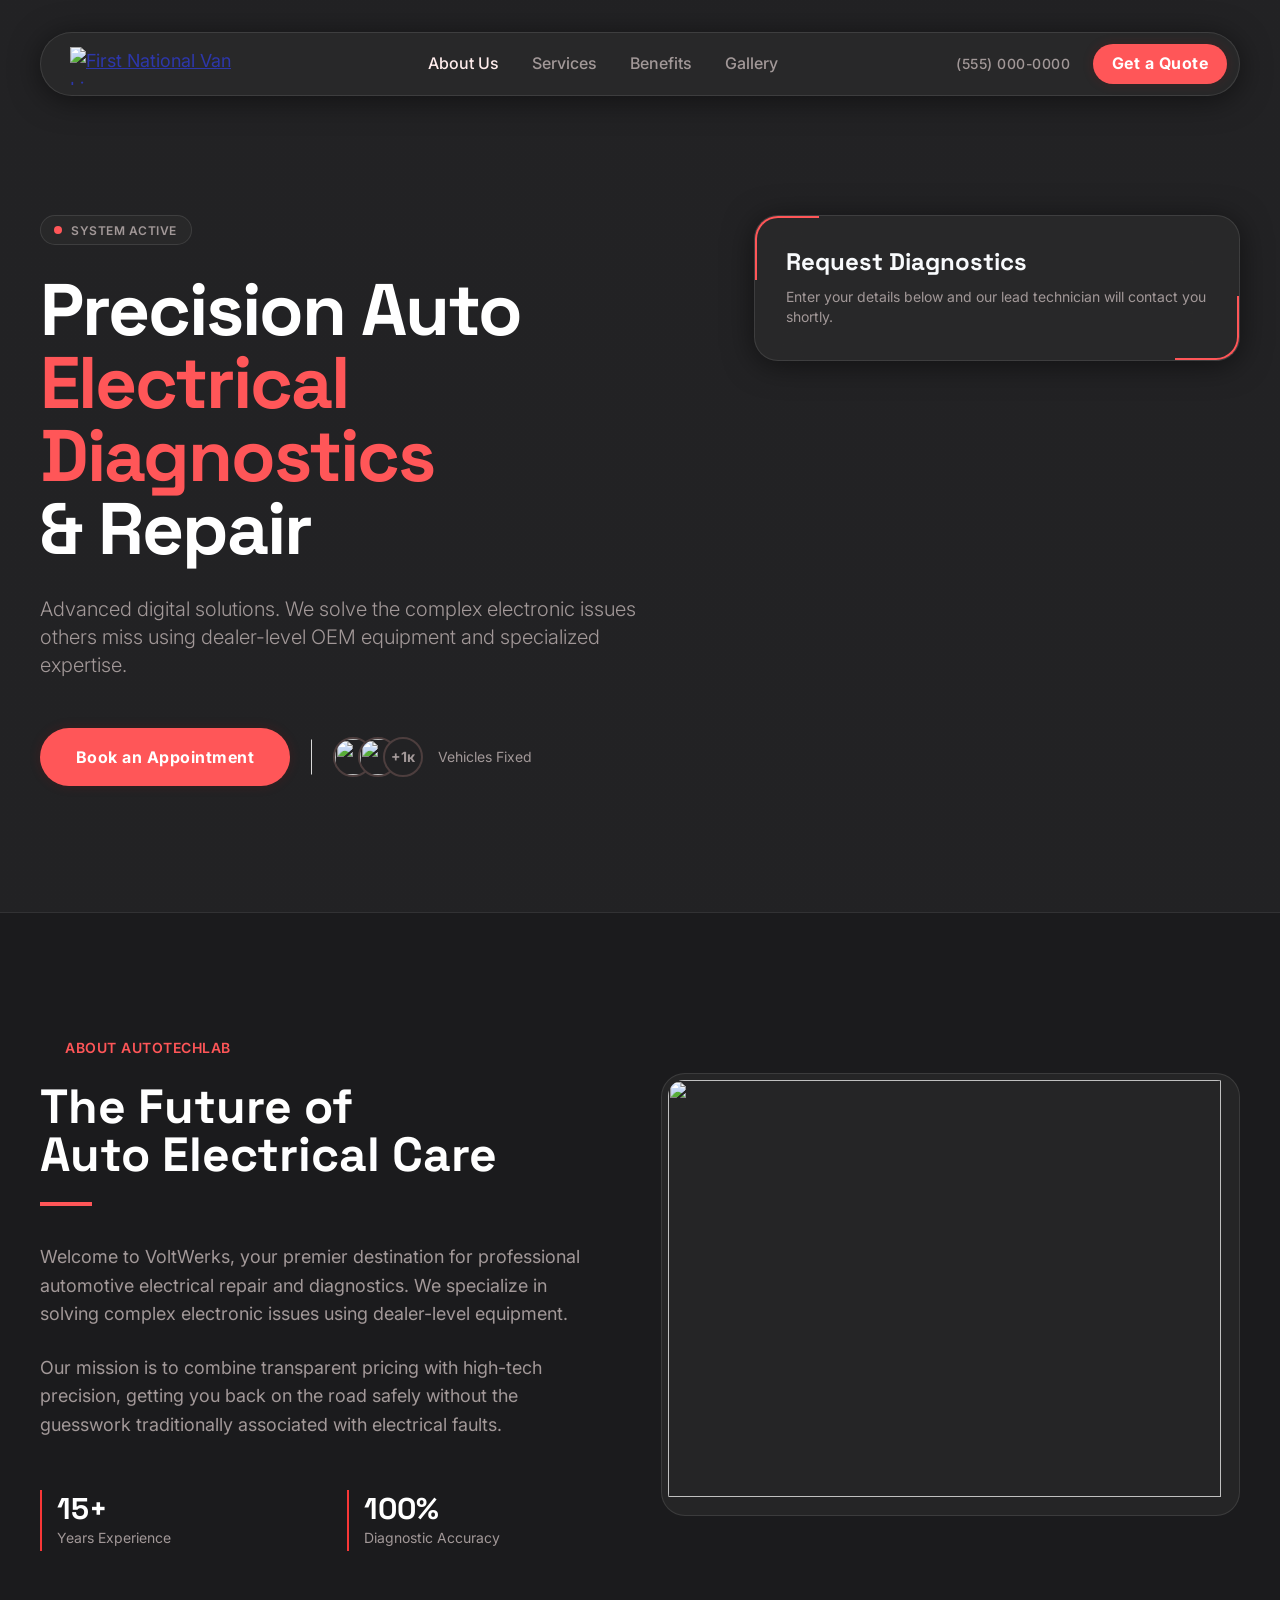
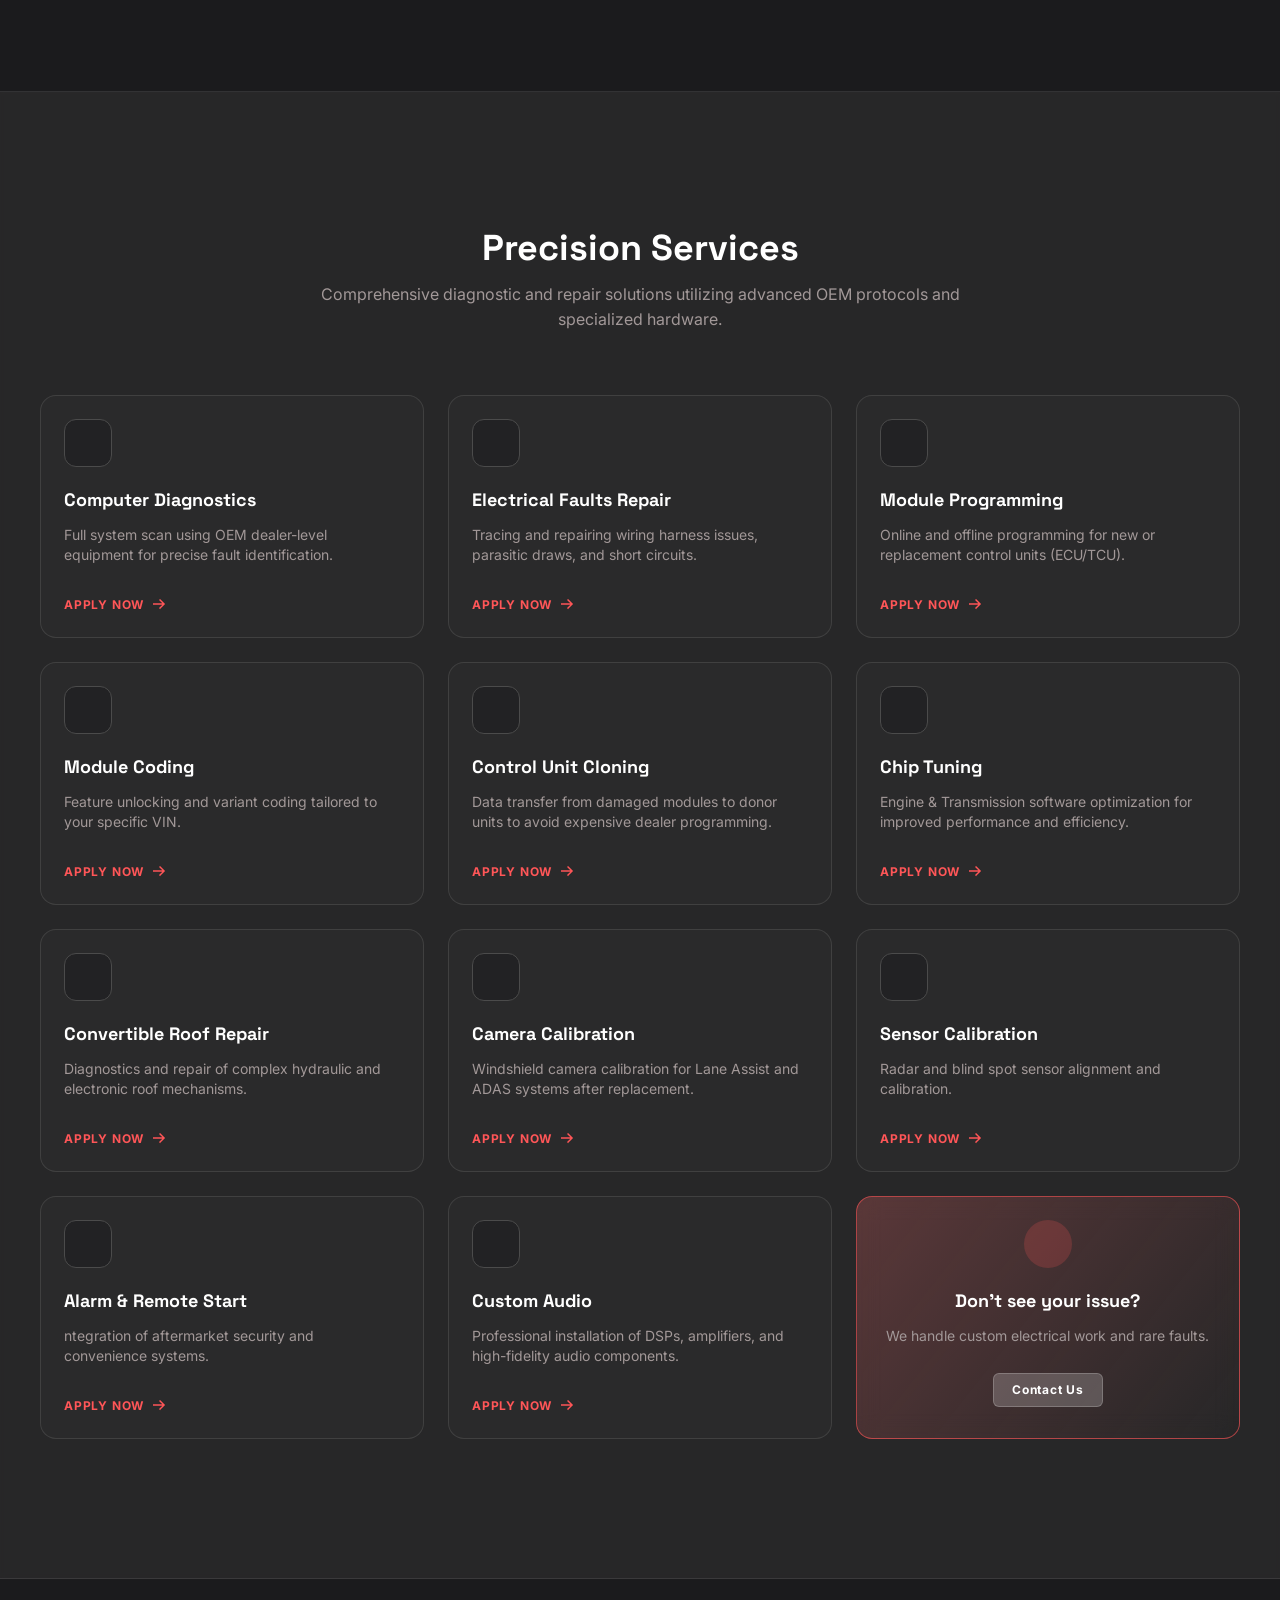
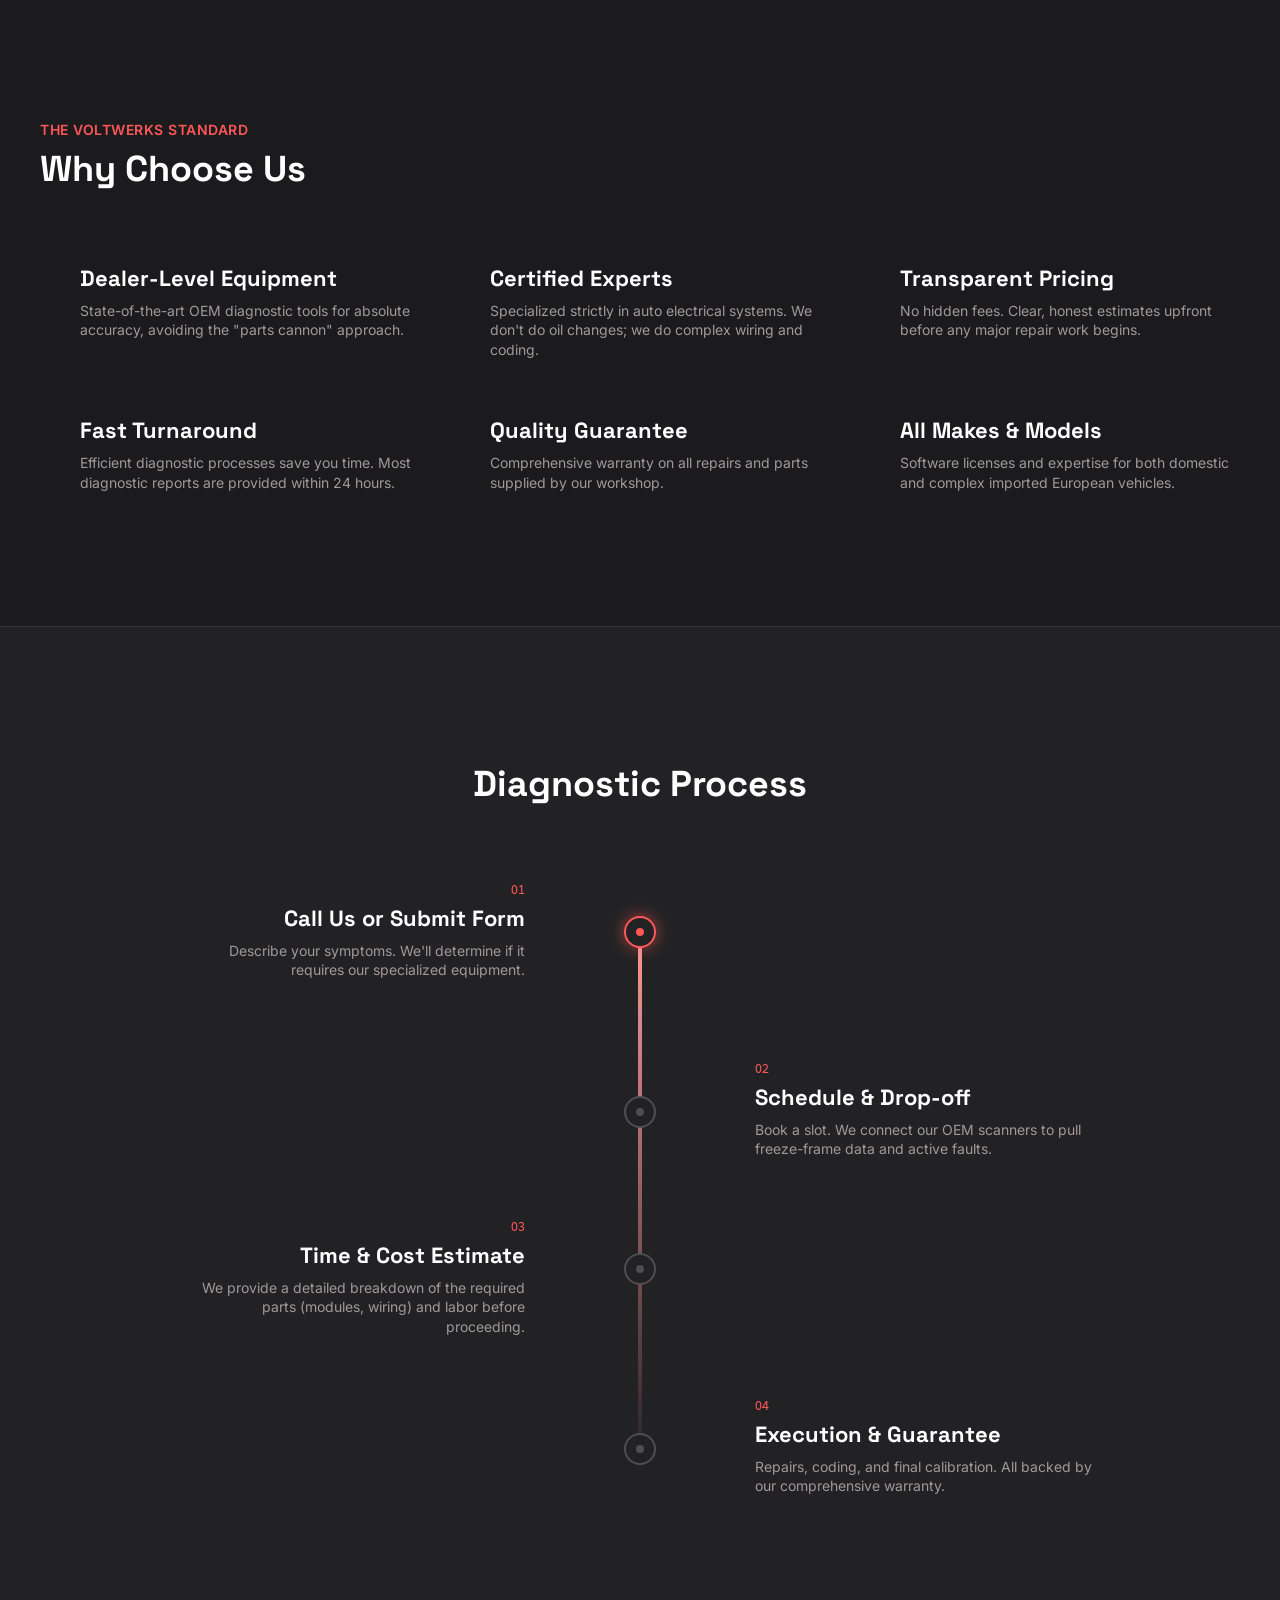
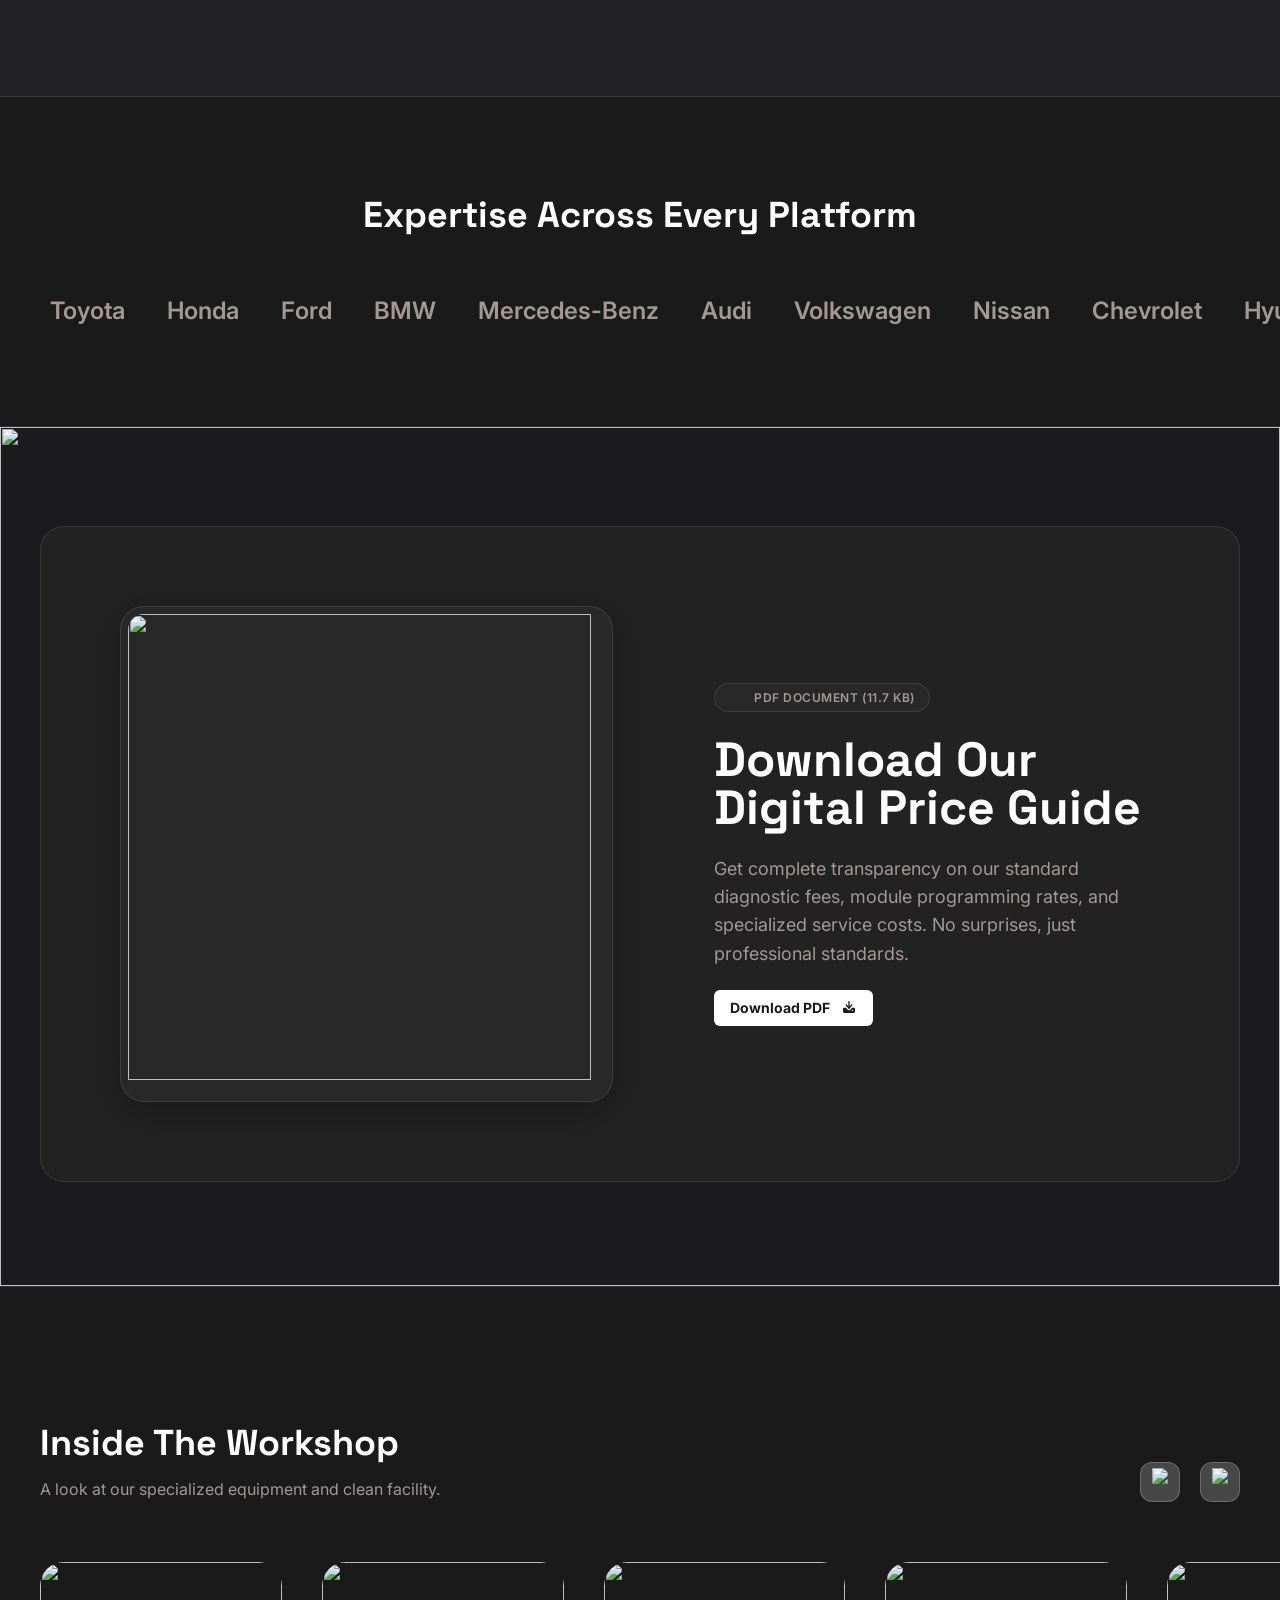
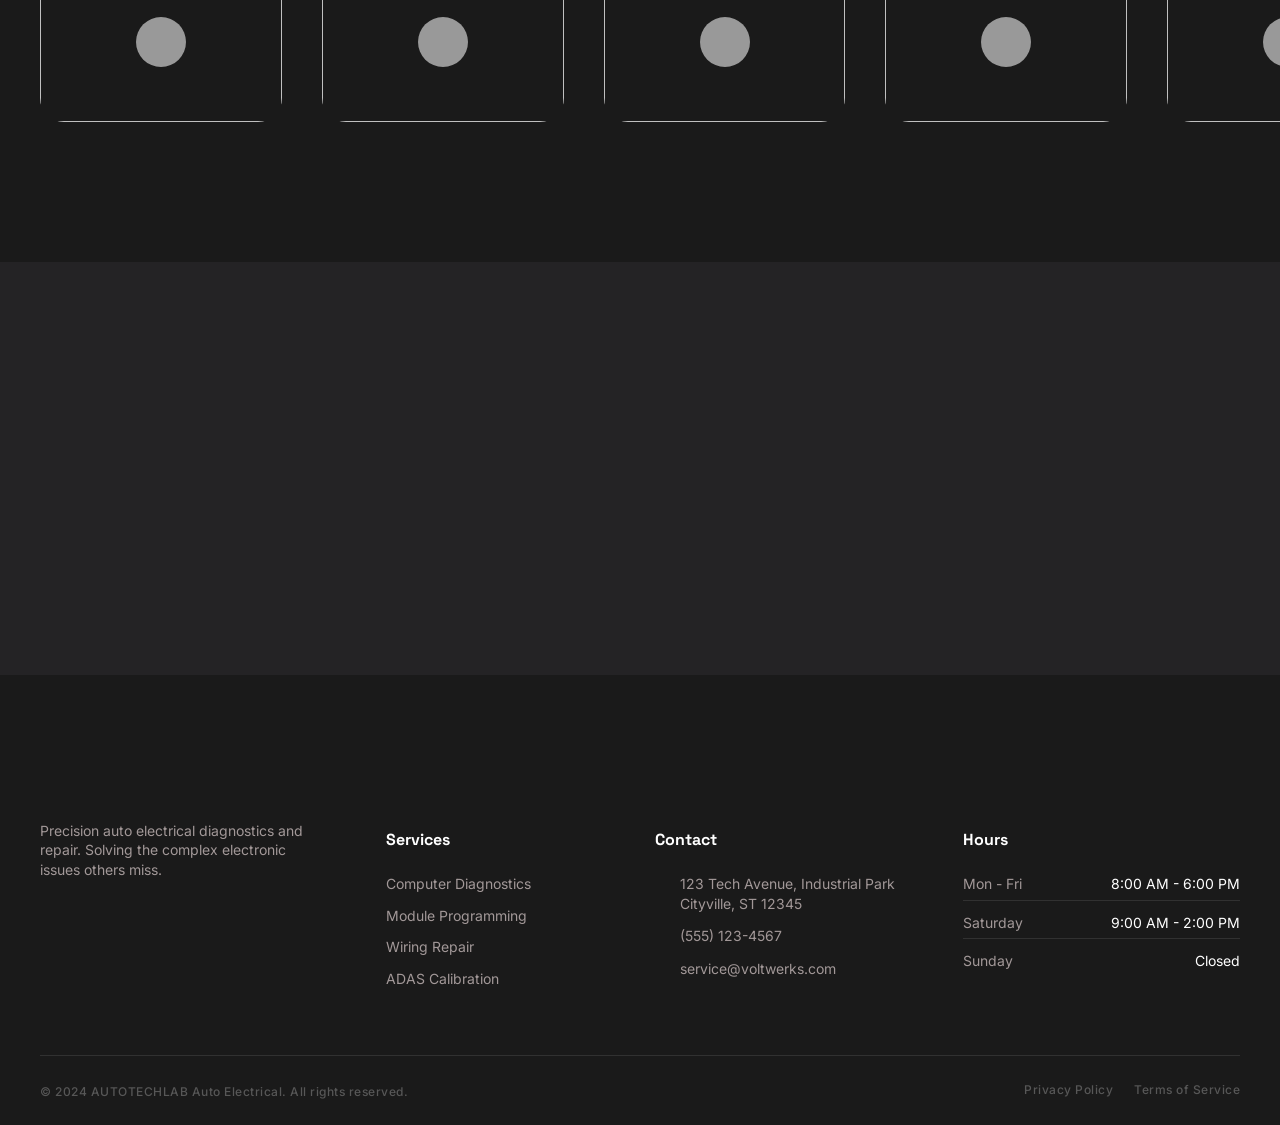
==== index.html @ 2b097d4a "Add files via upload" ====
<!DOCTYPE html>
<html lang="en">
<head>
   <meta charset="UTF-8">
   <meta http-equiv="X-UA-Compatible" content="IE=edge">
   <meta name="viewport" content="width=device-width, initial-scale=1.0">
   <link rel="stylesheet" href="css/style.min.css?_v=20260517143133">
   <!--<link rel="icon" type="image/svg+xml" href="favicon.svg">-->
   <link rel="stylesheet" href="files/swiper/css/swiper-bundle.min.css?_v=20260517143133">
   <link rel="stylesheet" href="files/fancybox/fancybox.css?_v=20260517143133">
   <title>Precision Auto Electrical Diagnostics & Repair - Auto Tech Lab >> car electronics & diagnostic</title>
</head>

<body>
	<div class="wrapper">
		<header class="header"><!-- no-ad-disclosure-link -->
	<div class="header__wrapper lock-padding">
		<div id="header-container" class="n_container header-container">
			<div class="header__blockLogo">
				<a href="/">
					<img src="images/svg/logo.svg" alt="First National Van Lines">
				</a>
			</div>
			<div class="header__menu menu">
				<div class="menu__body">
					<nav class="menu-topmenu-container">
						<button id="close-menu"  class="menu__body-close-menu-btn" type="button">
							<img src="images/svg/close-menu.svg" alt="close menu">
						</button>
						<ul class="menu__list">
							<li class="menu-item current-menu-item current_page_item">
								<a href="#">About Us</a>
							</li>
							<li class="menu-item">
								<a href="#">Services</a>
							</li>
							<li class="menu-item">
								<a href="#">Benefits</a>
							</li>
							<li class="menu-item">
								<a href="#">Gallery</a>
							</li>
							<!--
							<li class="menu-item menu-item-has-children">
								<a href="#">Demo</a>
								<span class="menu__arrow">
									<svg width="10" height="10" viewBox="0 0 24 24">
										<path d="M0 7.33l2.829-2.83 9.175 9.339 9.167-9.339 2.829 2.83-11.996 12.17z" fill="currentColor" />
									</svg>
								</span>
								<ul class="menu__sub-list">
									<li class="menu-item">
										<a href="#">Sub menu item 1</a>
									</li>
									<li class="menu-item current-menu-item current_page_item">
										<a href="#">Sub menu item 2</a>
									</li>
									<li class="menu-item">
										<a href="#">Sub menu item 3</a>
									</li>
									<li class="menu-item">
										<a href="#">Sub menu item 4</a>
									</li>
									<li class="menu-item">
										<a href="#">Sub menu item 5</a>
									</li>
								</ul>
							</li>
							-->
						</ul>
						<div class="menu__body-bottom">
							<p class="header__wrap-phone">
								<img src="images/svg/header-phone-icon-mobile.svg" alt="">
								<a href="tel:5550000000" class="header__phone">(555) 000-0000</a>
							</p>
							<div class="header__social">
								<a href="https://instagram.com/" rel="noopener noreferrer" target="_blank">
									<img src="images/svg/header-instagram-icon.svg" alt="">
								</a>
								<a href="https://facebook.com/" rel="noopener noreferrer" target="_blank">
									<img src="images/svg/header-facebook-icon.svg" alt="">
								</a>
								<a href="https://youtube.com/" rel="noopener noreferrer" target="_blank">
									<img src="images/svg/header-youtube-icon.svg" alt="">
								</a>
							</div>
							<a href="#" class="header__btn">Get a Quote</a>
						</div>
					</nav>
				</div>
			</div>
			<div class="header__right">
				<p class="header__wrap-phone desktop">
					<img src="images/svg/header-phone-icon.svg" alt="">
					<a href="tel:5550000000" class="header__phone">(555) 000-0000</a>
				</p>
				<a href="#" class="header__btn desktop">Get a Quote</a>
				<button type="button" class="menu__icon">
					<span></span>
				</button>
			</div>
		</div>
	</div>
</header>
		<main class="main">

			<section class="fs">
				<div class="n_container">
					<div class="fs__columns">
						<div class="fs__column content">
							<div class="fs__label">System Active</div>
							<h1 class="fs__title">Precision Auto <span>Electrical Diagnostics</span> & Repair</h1>
							<p class="fs__desc">Advanced digital solutions. We solve the complex electronic issues others miss using dealer-level OEM equipment and specialized expertise.</p>
							<div class="fs__wrap-button">
								<a href="#" class="fs__button">Book an Appointment</a>
								<div class="fs__wrap-button-block-reviews">
									<div class="fs__wrap-button-wrap-reviews">
										<div class="fs__wrap-button-review">
											<img src="images/fs-wrap-button-review-1.jpg" alt="">
										</div>
										<div class="fs__wrap-button-review">
											<img src="images/fs-wrap-button-review-2.jpg" alt="">
										</div>
										<div class="fs__wrap-button-review">
											<span>+1к</span>
										</div>
									</div>
									<p>Vehicles Fixed</p>
								</div>
							</div>
						</div>
						<div class="fs__column block-form">
							<div class="block-form-bg"></div>
							<h2 class="fs__block-form-title">Request Diagnostics</h2>
							<p class="fs__block-form-desc">Enter your details below and our lead technician will contact you shortly.</p>
								
						</div>
					</div>
				</div>
				<picture>
					<source media="(min-width:576px)" srcset="images/fs-bg.jpg">
					<source media="(max-width:575px)" srcset="images/fs-bg-mobile.jpg">
					<img class="fs__bg" src="images/fs-bg.jpg" alt="">
				</picture>
			</section>

			<div class="blocks-with-dots">

				<section class="about">
					<div class="n_container">
						<div class="about__items">
							<div class="about__block-image">
								<img src="images/about-image.jpg" alt="">
							</div>
							<div class="about__content">
								<h3 class="about__above-title">
									<img src="images/svg/about-above-title-icon.svg" alt="">
									About AUTOTECHLAB
								</h3>
								<h2 class="about__title">The Future of<br> Auto Electrical Care</h2>
								<div class="about__desc">
									<p>Welcome to VoltWerks, your premier destination for professional automotive electrical repair and diagnostics. We specialize in solving complex electronic issues using dealer-level equipment.</p>
									<p>Our mission is to combine transparent pricing with high-tech precision, getting you back on the road safely without the guesswork traditionally associated with electrical faults.</p>
								</div>
								<div class="about__counters">
									<div class="about__counter">
										<p class="about__counter-num">15+</p>
										<p class="about__counter-text">Years Experience</p>
									</div>
									<div class="about__counter">
										<p class="about__counter-num">100%</p>
										<p class="about__counter-text">Diagnostic Accuracy</p>
									</div>
								</div>
							</div>
						</div>
					</div>
				</section>

				<section class="services">
					<div class="n_container">
						<h2 class="n_sec-title">Precision Services</h2>
						<p class="services__desc">Comprehensive diagnostic and repair solutions utilizing advanced OEM protocols and specialized hardware.</p>
						<div class="services__items">
							<a href="#" class="services__item">
								<div class="services__item-bg"></div>
								<div class="services__item-block-icon">
									<img src="images/svg/services-item-block-icon-1.svg" alt="">
								</div>
								<h3 class="services__name">Computer Diagnostics</h3>
								<p class="services__text">Full system scan using OEM dealer-level equipment for precise fault identification.</p>
								<div class="services__permalink">Apply Now</div>
							</a>
							<div class="services__item">
								<div class="services__item-bg"></div>
								<div class="services__item-block-icon">
									<img src="images/svg/services-item-block-icon-2.svg" alt="">
								</div>
								<h3 class="services__name">Electrical Faults Repair</h3>
								<p class="services__text">Tracing and repairing wiring harness issues, parasitic draws, and short circuits.</p>
								<a href="#" class="services__permalink">Apply Now</a>
							</div>
							<div class="services__item">
								<div class="services__item-bg"></div>
								<div class="services__item-block-icon">
									<img src="images/svg/services-item-block-icon-3.svg" alt="">
								</div>
								<h3 class="services__name">Module Programming</h3>
								<p class="services__text">Online and offline programming for new or replacement control units (ECU/TCU).</p>
								<a href="#" class="services__permalink">Apply Now</a>
							</div>
							<div class="services__item">
								<div class="services__item-bg"></div>
								<div class="services__item-block-icon">
									<img src="images/svg/services-item-block-icon-4.svg" alt="">
								</div>
								<h3 class="services__name">Module Coding</h3>
								<p class="services__text">Feature unlocking and variant coding tailored to your specific VIN.</p>
								<a href="#" class="services__permalink">Apply Now</a>
							</div>
							<div class="services__item">
								<div class="services__item-bg"></div>
								<div class="services__item-block-icon">
									<img src="images/svg/services-item-block-icon-5.svg" alt="">
								</div>
								<h3 class="services__name">Control Unit Cloning</h3>
								<p class="services__text">Data transfer from damaged modules to donor units to avoid expensive dealer programming.</p>
								<a href="#" class="services__permalink">Apply Now</a>
							</div>
							<div class="services__item">
								<div class="services__item-bg"></div>
								<div class="services__item-block-icon">
									<img src="images/svg/services-item-block-icon-6.svg" alt="">
								</div>
								<h3 class="services__name">Chip Tuning</h3>
								<p class="services__text">Engine & Transmission software optimization for improved performance and efficiency.</p>
								<a href="#" class="services__permalink">Apply Now</a>
							</div>
							<div class="services__item">
								<div class="services__item-bg"></div>
								<div class="services__item-block-icon">
									<img src="images/svg/services-item-block-icon-7.svg" alt="">
								</div>
								<h3 class="services__name">Convertible Roof Repair</h3>
								<p class="services__text">Diagnostics and repair of complex hydraulic and electronic roof mechanisms.</p>
								<a href="#" class="services__permalink">Apply Now</a>
							</div>
							<div class="services__item">
								<div class="services__item-bg"></div>
								<div class="services__item-block-icon">
									<img src="images/svg/services-item-block-icon-8.svg" alt="">
								</div>
								<h3 class="services__name">Camera Calibration</h3>
								<p class="services__text">Windshield camera calibration for Lane Assist and ADAS systems after replacement.</p>
								<a href="#" class="services__permalink">Apply Now</a>
							</div>
							<div class="services__item">
								<div class="services__item-bg"></div>
								<div class="services__item-block-icon">
									<img src="images/svg/services-item-block-icon-9.svg" alt="">
								</div>
								<h3 class="services__name">Sensor Calibration</h3>
								<p class="services__text">Radar and blind spot sensor alignment and calibration.</p>
								<a href="#" class="services__permalink">Apply Now</a>
							</div>
							<div class="services__item">
								<div class="services__item-bg"></div>
								<div class="services__item-block-icon">
									<img src="images/svg/services-item-block-icon-10.svg" alt="">
								</div>
								<h3 class="services__name">Alarm & Remote Start</h3>
								<p class="services__text">ntegration of aftermarket security and convenience systems.</p>
								<a href="#" class="services__permalink">Apply Now</a>
							</div>
							<div class="services__item">
								<div class="services__item-bg"></div>
								<div class="services__item-block-icon">
									<img src="images/svg/services-item-block-icon-11.svg" alt="">
								</div>
								<h3 class="services__name">Custom Audio</h3>
								<p class="services__text">Professional installation of DSPs, amplifiers, and high-fidelity audio components.</p>
								<a href="#" class="services__permalink">Apply Now</a>
							</div>
							<div class="services__item contact-us">
								<div class="services__item-bg"></div>
								<div class="services__item-block-icon">
									<img src="images/svg/services-item-block-icon-12.svg" alt="">
								</div>
								<h3 class="services__name">Don't see your issue?</h3>
								<p class="services__text">We handle custom electrical work and rare faults.</p>
								<a href="#" class="services__permalink contact-us-btn">Contact Us</a>
							</div>
						</div>
					</div>
				</section>

				<section class="why-choose-us">
					<div class="n_container">
						<h3 class="about__above-title">The VoltWerks Standard</h3>
						<h2 class="n_sec-title">Why Choose Us</h2>
						<div class="why-choose-us__columns">
							<div class="why-choose-us__column">
								<div class="why-choose-us__column-block-icon">
									<img src="images/svg/why-choose-us-column-icon-1.svg" alt="">
								</div>
								<div class="why-choose-us__column-block-info">
									<h3 class="why-choose-us__column-block-title">Dealer-Level Equipment</h3>
									<p class="why-choose-us__column-block-text">State-of-the-art OEM diagnostic tools for absolute accuracy, avoiding the "parts cannon" approach.</p>
								</div>
							</div>
							<div class="why-choose-us__column">
								<div class="why-choose-us__column-block-icon">
									<img src="images/svg/why-choose-us-column-icon-2.svg" alt="">
								</div>
								<div class="why-choose-us__column-block-info">
									<h3 class="why-choose-us__column-block-title">Certified Experts</h3>
									<p class="why-choose-us__column-block-text">Specialized strictly in auto electrical systems. We don't do oil changes; we do complex wiring and coding.</p>
								</div>
							</div>
							<div class="why-choose-us__column">
								<div class="why-choose-us__column-block-icon">
									<img src="images/svg/why-choose-us-column-icon-3.svg" alt="">
								</div>
								<div class="why-choose-us__column-block-info">
									<h3 class="why-choose-us__column-block-title">Transparent Pricing</h3>
									<p class="why-choose-us__column-block-text">No hidden fees. Clear, honest estimates upfront before any major repair work begins.</p>
								</div>
							</div>
							<div class="why-choose-us__column">
								<div class="why-choose-us__column-block-icon">
									<img src="images/svg/why-choose-us-column-icon-4.svg" alt="">
								</div>
								<div class="why-choose-us__column-block-info">
									<h3 class="why-choose-us__column-block-title">Fast Turnaround</h3>
									<p class="why-choose-us__column-block-text">Efficient diagnostic processes save you time. Most diagnostic reports are provided within 24 hours.</p>
								</div>
							</div>
							<div class="why-choose-us__column">
								<div class="why-choose-us__column-block-icon">
									<img src="images/svg/why-choose-us-column-icon-5.svg" alt="">
								</div>
								<div class="why-choose-us__column-block-info">
									<h3 class="why-choose-us__column-block-title">Quality Guarantee</h3>
									<p class="why-choose-us__column-block-text">Comprehensive warranty on all repairs and parts supplied by our workshop.</p>
								</div>
							</div>
							<div class="why-choose-us__column">
								<div class="why-choose-us__column-block-icon">
									<img src="images/svg/why-choose-us-column-icon-6.svg" alt="">
								</div>
								<div class="why-choose-us__column-block-info">
									<h3 class="why-choose-us__column-block-title">All Makes & Models</h3>
									<p class="why-choose-us__column-block-text">Software licenses and expertise for both domestic and complex imported European vehicles.</p>
								</div>
							</div>
						</div>
					</div>
				</section>

				<picture>
					<source media="(min-width:576px)" srcset="images/blocks-with-dots.png">
					<source media="(max-width:575px)" srcset="images/blocks-with-dots-mobile.png">
					<img class="blocks-with-dots__bg" src="images/blocks-with-dots.png" alt="">
				</picture>
			</div>

			<section class="diagnostic-process">
				<div class="n_container">
					<h2 class="n_sec-title">Diagnostic Process</h2>
					<div class="diagnostic-process__items">
						<div class="diagnostic-process__item">
							<div class="diagnostic-process__item-content">
								<h3 class="diagnostic-process__item-title">
									Call Us or Submit Form
									<span class="diagnostic-process__item-circle"></span>
								</h3>
								<p class="diagnostic-process__item-text">Describe your symptoms. We'll determine if it requires our specialized equipment.</p>
							</div>
						</div>
						<div class="diagnostic-process__item">
							<div class="diagnostic-process__item-content">
								<h3 class="diagnostic-process__item-title">
									Schedule & Drop-off
									<span class="diagnostic-process__item-circle"></span>
								</h3>
								<p class="diagnostic-process__item-text">Book a slot. We connect our OEM scanners to pull freeze-frame data and active faults.</p>
							</div>
						</div>
						<div class="diagnostic-process__item">
							<div class="diagnostic-process__item-content">
								<h3 class="diagnostic-process__item-title">
									Time & Cost Estimate
									<span class="diagnostic-process__item-circle"></span>
								</h3>
								<p class="diagnostic-process__item-text">We provide a detailed breakdown of the required parts (modules, wiring) and labor before proceeding.</p>
							</div>
						</div>
						<div class="diagnostic-process__item">
							<div class="diagnostic-process__item-content">
							<h3 class="diagnostic-process__item-title">
								Execution & Guarantee
								<span class="diagnostic-process__item-circle"></span>
							</h3>
							<p class="diagnostic-process__item-text">Repairs, coding, and final calibration. All backed by our comprehensive warranty.</p>
						</div>
						</div>
					</div>
				</div>
			</section>

			<section class="every-platform">
				<div class="n_container">
					<h2 class="n_sec-title">Expertise Across Every Platform</h2>
				</div>
				<div class="every-platform__tracks">
					<ul class="every-platform__list" data-multiply="3" data-speed="20">
						<li>Toyota</li>
						<li>Honda</li>
						<li>Ford</li>
						<li>BMW</li>
						<li>Mercedes-Benz</li>
						<li>Audi</li>
						<li>Volkswagen</li>
						<li>Nissan</li>
						<li>Chevrolet</li>
						<li>Hyundai</li>
					</ul>
					<ul class="every-platform__list every-platform__list--mobile" data-multiply="3" data-speed="20" data-direction="reverse">
						<li>Toyota</li>
						<li>Honda</li>
						<li>Ford</li>
						<li>BMW</li>
						<li>Mercedes-Benz</li>
						<li>Audi</li>
						<li>Volkswagen</li>
						<li>Nissan</li>
						<li>Chevrolet</li>
						<li>Hyundai</li>
					</ul>
				</div>
			</section>

			<section class="digital-price-guide">
				<div class="n_container">
					<div class="digital-price-guide__block">
						<div class="digital-price-guide__block-image">
							<img src="images/digital-price-guide-img.jpg" alt="">
						</div>
						<div class="digital-price-guide__block-info">
							<div class="digital-price-guide__block-label">
								<img src="images/svg/digital-price-guide-pdf-icon.svg" alt="">
								PDF Document <span id="pdf-size"></span>
							</div>
							<h2 class="digital-price-guide__block-title">Download Our Digital Price Guide</h2>
							<p class="digital-price-guide__block-text">Get complete transparency on our standard diagnostic fees, module programming rates, and specialized service costs. No surprises, just professional standards.</p>
							<a id="pdf-link" class="digital-price-guide__block-btn" href="files/pdf-blank.pdf" download>
								Download PDF
								<svg width="16" height="16" viewBox="0 0 16 16" fill="none" xmlns="http://www.w3.org/2000/svg">
									<path fill-rule="evenodd" clip-rule="evenodd" d="M8.6667 7.43333V2.66667C8.6667 2.48986 8.59647 2.32029 8.47144 2.19526C8.34642 2.07024 8.17685 2 8.00004 2C7.82323 2 7.65366 2.07024 7.52863 2.19526C7.40361 2.32029 7.33337 2.48986 7.33337 2.66667V7.43333L5.85337 5.58267C5.79973 5.51127 5.7323 5.45137 5.65507 5.40654C5.57784 5.3617 5.49239 5.33284 5.40379 5.32166C5.3152 5.31049 5.22526 5.31722 5.13931 5.34147C5.05337 5.36573 4.97317 5.407 4.90348 5.46283C4.8338 5.51867 4.77604 5.58795 4.73363 5.66654C4.69123 5.74513 4.66505 5.83144 4.65665 5.92034C4.64824 6.00924 4.65778 6.09893 4.68471 6.18408C4.71163 6.26922 4.75538 6.34809 4.81337 6.416L7.48004 9.74933C7.5425 9.8272 7.62166 9.89004 7.71166 9.93322C7.80166 9.9764 7.90021 9.99881 8.00004 9.99881C8.09986 9.99881 8.19841 9.9764 8.28841 9.93322C8.37841 9.89004 8.45757 9.8272 8.52004 9.74933L11.1867 6.416C11.2447 6.34809 11.2884 6.26922 11.3154 6.18408C11.3423 6.09893 11.3518 6.00924 11.3434 5.92034C11.335 5.83144 11.3088 5.74513 11.2664 5.66654C11.224 5.58795 11.1663 5.51867 11.0966 5.46283C11.0269 5.407 10.9467 5.36573 10.8608 5.34147C10.7748 5.31722 10.6849 5.31049 10.5963 5.32166C10.5077 5.33284 10.4222 5.3617 10.345 5.40654C10.2678 5.45137 10.2003 5.51127 10.1467 5.58267L8.6667 7.43333Z" fill="#1A1A1A"/>
									<path fill-rule="evenodd" clip-rule="evenodd" d="M6.438 10.5825L4.90533 8.6665H3.33333C2.97971 8.6665 2.64057 8.80698 2.39052 9.05703C2.14048 9.30708 2 9.64622 2 9.99984V12.6665C2 13.0201 2.14048 13.3593 2.39052 13.6093C2.64057 13.8594 2.97971 13.9998 3.33333 13.9998H12.6667C13.0203 13.9998 13.3594 13.8594 13.6095 13.6093C13.8595 13.3593 14 13.0201 14 12.6665V9.99984C14 9.64622 13.8595 9.30708 13.6095 9.05703C13.3594 8.80698 13.0203 8.6665 12.6667 8.6665H11.0947L9.56133 10.5825C9.37396 10.8167 9.13632 11.0057 8.86599 11.1357C8.59567 11.2656 8.29959 11.333 7.99967 11.333C7.69975 11.333 7.40366 11.2656 7.13334 11.1357C6.86302 11.0057 6.62537 10.8167 6.438 10.5825ZM11.3333 10.6665C11.1565 10.6665 10.987 10.7367 10.8619 10.8618C10.7369 10.9868 10.6667 11.1564 10.6667 11.3332C10.6667 11.51 10.7369 11.6796 10.8619 11.8046C10.987 11.9296 11.1565 11.9998 11.3333 11.9998H11.34C11.5168 11.9998 11.6864 11.9296 11.8114 11.8046C11.9364 11.6796 12.0067 11.51 12.0067 11.3332C12.0067 11.1564 11.9364 10.9868 11.8114 10.8618C11.6864 10.7367 11.5168 10.6665 11.34 10.6665H11.3333Z" fill="#1A1A1A"/>
								</svg>
							</a>
						</div>
					</div>
					<img class="digital-price-guide__bg" src="images/digital-price-guide-bg.png" alt="">
				</div>
			</section>

			<section class="inside-workshop">
				<div class="n_container">
					<div class="inside-workshop__wrap-head">
						<h2 class="n_sec-title">Inside The Workshop</h2>
						<p class="inside-workshop__desc">A look at our specialized equipment and clean facility.</p>
						<div data-da="inside-workshop__slider, last, 660" class="custom-swiper-wrap-buttons">
							<div id="inside-workshop-btn-prev" class="custom-swiper-btn swiper-button-prev">
								<img src="images/svg/custom-swiper-arrow-left.svg" alt="arrow">
							</div>
							<div id="inside-workshop-btn-next" class="custom-swiper-btn swiper-button-next">
								<img src="images/svg/custom-swiper-arrow-right.svg" alt="arrow">
							</div>
						</div>
					</div>
				</div>
				<div class="inside-workshop__slider swiper-conteiner">
					<div class="swiper-wrapper">
						<div class="swiper-slide">
							<a href="images/inside-workshop-image-1.jpg" class="inside-workshop__slider-block-image fancybox-zoom-image">
								<img class="swiper-lazy" src="images/inside-workshop-image-preview-1.jpg" alt="">
								<div class="swiper-lazy-preloader"></div>
							</a>
						</div>
						<div class="swiper-slide">
							<a href="images/inside-workshop-image-2.jpg" class="inside-workshop__slider-block-image fancybox-zoom-image">
								<img class="swiper-lazy" src="images/inside-workshop-image-preview-2.jpg" alt="">
								<div class="swiper-lazy-preloader"></div>
							</a>
						</div>
						<div class="swiper-slide">
							<a href="images/inside-workshop-image-3.jpg" class="inside-workshop__slider-block-image fancybox-zoom-image">
								<img class="swiper-lazy" src="images/inside-workshop-image-preview-3.jpg" alt="">
								<div class="swiper-lazy-preloader"></div>
							</a>
						</div>
						<div class="swiper-slide">
							<a href="images/inside-workshop-image-4.jpg" class="inside-workshop__slider-block-image fancybox-zoom-image">
								<img class="swiper-lazy" src="images/inside-workshop-image-preview-4.jpg" alt="">
								<div class="swiper-lazy-preloader"></div>
							</a>
						</div>
						<div class="swiper-slide">
							<a href="images/inside-workshop-image-1.jpg" class="inside-workshop__slider-block-image fancybox-zoom-image">
								<img class="swiper-lazy" src="images/inside-workshop-image-preview-1.jpg" alt="">
								<div class="swiper-lazy-preloader"></div>
							</a>
						</div>
						<div class="swiper-slide">
							<a href="images/inside-workshop-image-2.jpg" class="inside-workshop__slider-block-image fancybox-zoom-image">
								<img class="swiper-lazy" src="images/inside-workshop-image-preview-2.jpg" alt="">
								<div class="swiper-lazy-preloader"></div>
							</a>
						</div>
						<div class="swiper-slide">
							<a href="images/inside-workshop-image-3.jpg" class="inside-workshop__slider-block-image fancybox-zoom-image">
								<img class="swiper-lazy" src="images/inside-workshop-image-preview-3.jpg" alt="">
								<div class="swiper-lazy-preloader"></div>
							</a>
						</div>
						<div class="swiper-slide">
							<a href="images/inside-workshop-image-4.jpg" class="inside-workshop__slider-block-image fancybox-zoom-image">
								<img class="swiper-lazy" src="images/inside-workshop-image-preview-4.jpg" alt="">
								<div class="swiper-lazy-preloader"></div>
							</a>
						</div>
					</div>
				</div>
			</section>

			<div class="block-wrap-map black-and-white">
				<iframe src="https://www.google.com/maps/embed?pb=!1m18!1m12!1m3!1d25874.989886167692!2d-76.72127596316787!3d37.271412613060264!2m3!1f0!2f0!3f0!3m2!1i1024!2i768!4f13.1!3m3!1m2!1s0x89b08c03a4af3d6f%3A0x6cc875b70b743c48!2z0KPQuNC70YzRj9C80YHQsdC10YDQsyDQn9GA0LXQvNC40YPQvCDQkNGD0YLQu9C10YLRgQ!5e0!3m2!1sen!2sen!4v1778781232778!5m2!1sen!2sen" allowfullscreen="" loading="lazy" referrerpolicy="no-referrer-when-downgrade"></iframe>
			</div>

		</main>
		<footer class="footer">
    <div class="n_container">
        <div class="footer__columns">
            <div class="footer__column">
                <div class="footer__blockLogo">
                    <img src="images/footer-logo.png" alt="">
                </div>
                <p class="footer__text">Precision auto electrical diagnostics and repair. Solving the complex electronic issues others miss.</p>
                <div class="footer__social">
                    <a href="https://instagram.com/" rel="noopener noreferrer" target="_blank">
                        <img src="images/svg/footer-instagram-icon.svg" alt="">
                    </a>
                    <a href="https://facebook.com/" rel="noopener noreferrer" target="_blank">
                        <img src="images/svg/footer-facebook-icon.svg" alt="">
                    </a>
                    <a href="https://youtube.com/" rel="noopener noreferrer" target="_blank">
                        <img src="images/svg/footer-youtube-icon.svg" alt="">
                    </a>
                </div>
            </div>
            <div class="footer__column">
                <div class="footer__columnBlock">
                    <h2 class="footer__title">Services</h2>
                    <nav class="footer__nav">
						<ul>
							<li class="menu-item">
								<a href="#">Computer Diagnostics</a>
							</li>
							<li class="menu-item">
								<a href="#">Module Programming</a>
							</li>
							<li class="menu-item">
								<a href="#">Wiring Repair</a>
							</li>
							<li class="menu-item">
								<a href="#">ADAS Calibration</a>
							</li>
						</ul>
					</nav>
                </div>
            </div>
            <div class="footer__column">
                <div class="footer__columnBlock">
                    <h2 class="footer__title">Contact</h2>
                    <ul class="footer__contact-list">
                        <li ><!-- class="no-icon" -->
                            <img src="images/svg/footer-contact-list-location-icon.svg" alt="">
                            <address>123 Tech Avenue, Industrial Park<br> Cityville, ST 12345</address>
                        </li>
                        <li>
                            <img src="images/svg/footer-contact-list-tel-icon.svg" alt="">
                            <a href="tel:5551234567">(555) 123-4567</a>
                        </li>
                        <li>
                            <img src="images/svg/footer-contact-list-email-icon.svg" alt="">
                            <a href="mailto:service@voltwerks.com">service@voltwerks.com</a>
                        </li>
                    </ul>
                </div>
            </div>
            <div class="footer__column">
                <div class="footer__columnBlock">
                    <h2 class="footer__title">Hours</h2>
                    <ul class="footer__work-schedule-list">
                        <li>Mon - Fri <span>8:00 AM - 6:00 PM</span></li>
                        <li>Saturday <span>9:00 AM - 2:00 PM</span></li>
                        <li>Sunday <span>Closed</span></li>
                    </ul>
                </div>
            </div>
        </div>
        <div class="footer__bottom">
            <p class="footer__copyright">&copy; 2024 AUTOTECHLAB Auto Electrical. All rights reserved.</p>
            <nav class="footer__nav">
                <ul>
                    <li class="menu-item">
                        <a href="#">Privacy Policy</a>
                    </li>
                    <li class="menu-item">
                        <a href="#">Terms of Service</a>
                    </li>
                </ul>
            </nav>
        </div>
    </div>
</footer>
	</div>
	
   <script src="js/script.min.js?_v=20260517143133"></script>
   <script src="files/js/js-code-to-replace-img-with-svg.js?_v=20260517143133"></script>

	<script src="files/swiper/js/swiper-bundle.min.js?_v=20260517143133"></script>
   <script src="files/swiper/js/init.js?_v=20260517143133"></script>

   <script src="files/fancybox/fancybox.umd.js?_v=20260517143133"></script>
   <script src="files/fancybox/fancybox.init.js?_v=20260517143133"></script>

</body>
</html>
---- css/style.min.css ----
@charset "UTF-8";@font-face{font-family:Inter;font-style:normal;font-weight:400;font-display:swap;src:url(../files/fonts/Inter/400/cyrillic-ext.woff2) format("woff2");unicode-range:U+0460-052F,U+1C80-1C8A,U+20B4,U+2DE0-2DFF,U+A640-A69F,U+FE2E-FE2F}@font-face{font-family:Inter;font-style:normal;font-weight:400;font-display:swap;src:url(../files/fonts/Inter/400/cyrillic.woff2) format("woff2");unicode-range:U+0301,U+0400-045F,U+0490-0491,U+04B0-04B1,U+2116}@font-face{font-family:Inter;font-style:normal;font-weight:400;font-display:swap;src:url(../files/fonts/Inter/400/greek-ext.woff2) format("woff2");unicode-range:U+1F00-1FFF}@font-face{font-family:Inter;font-style:normal;font-weight:400;font-display:swap;src:url(../files/fonts/Inter/400/greek.woff2) format("woff2");unicode-range:U+0370-0377,U+037A-037F,U+0384-038A,U+038C,U+038E-03A1,U+03A3-03FF}@font-face{font-family:Inter;font-style:normal;font-weight:400;font-display:swap;src:url(../files/fonts/Inter/400/vietnamese.woff2) format("woff2");unicode-range:U+0102-0103,U+0110-0111,U+0128-0129,U+0168-0169,U+01A0-01A1,U+01AF-01B0,U+0300-0301,U+0303-0304,U+0308-0309,U+0323,U+0329,U+1EA0-1EF9,U+20AB}@font-face{font-family:Inter;font-style:normal;font-weight:400;font-display:swap;src:url(../files/fonts/Inter/400/latin-ext.woff2) format("woff2");unicode-range:U+0100-02BA,U+02BD-02C5,U+02C7-02CC,U+02CE-02D7,U+02DD-02FF,U+0304,U+0308,U+0329,U+1D00-1DBF,U+1E00-1E9F,U+1EF2-1EFF,U+2020,U+20A0-20AB,U+20AD-20C0,U+2113,U+2C60-2C7F,U+A720-A7FF}@font-face{font-family:Inter;font-style:normal;font-weight:400;font-display:swap;src:url(../files/fonts/Inter/400/latin.woff2) format("woff2");unicode-range:U+0000-00FF,U+0131,U+0152-0153,U+02BB-02BC,U+02C6,U+02DA,U+02DC,U+0304,U+0308,U+0329,U+2000-206F,U+20AC,U+2122,U+2191,U+2193,U+2212,U+2215,U+FEFF,U+FFFD}@font-face{font-family:Inter;font-style:normal;font-weight:300;font-display:swap;src:url(../files/fonts/Inter/300/cyrillic-ext.woff2) format("woff2");unicode-range:U+0460-052F,U+1C80-1C8A,U+20B4,U+2DE0-2DFF,U+A640-A69F,U+FE2E-FE2F}@font-face{font-family:Inter;font-style:normal;font-weight:300;font-display:swap;src:url(../files/fonts/Inter/300/cyrillic.woff2) format("woff2");unicode-range:U+0301,U+0400-045F,U+0490-0491,U+04B0-04B1,U+2116}@font-face{font-family:Inter;font-style:normal;font-weight:300;font-display:swap;src:url(../files/fonts/Inter/300/greek-ext.woff2) format("woff2");unicode-range:U+1F00-1FFF}@font-face{font-family:Inter;font-style:normal;font-weight:300;font-display:swap;src:url(../files/fonts/Inter/300/greek.woff2) format("woff2");unicode-range:U+0370-0377,U+037A-037F,U+0384-038A,U+038C,U+038E-03A1,U+03A3-03FF}@font-face{font-family:Inter;font-style:normal;font-weight:300;font-display:swap;src:url(../files/fonts/Inter/300/vietnamese.woff2) format("woff2");unicode-range:U+0102-0103,U+0110-0111,U+0128-0129,U+0168-0169,U+01A0-01A1,U+01AF-01B0,U+0300-0301,U+0303-0304,U+0308-0309,U+0323,U+0329,U+1EA0-1EF9,U+20AB}@font-face{font-family:Inter;font-style:normal;font-weight:300;font-display:swap;src:url(../files/fonts/Inter/300/latin-ext.woff2) format("woff2");unicode-range:U+0100-02BA,U+02BD-02C5,U+02C7-02CC,U+02CE-02D7,U+02DD-02FF,U+0304,U+0308,U+0329,U+1D00-1DBF,U+1E00-1E9F,U+1EF2-1EFF,U+2020,U+20A0-20AB,U+20AD-20C0,U+2113,U+2C60-2C7F,U+A720-A7FF}@font-face{font-family:Inter;font-style:normal;font-weight:300;font-display:swap;src:url(../files/fonts/Inter/300/latin.woff2) format("woff2");unicode-range:U+0000-00FF,U+0131,U+0152-0153,U+02BB-02BC,U+02C6,U+02DA,U+02DC,U+0304,U+0308,U+0329,U+2000-206F,U+20AC,U+2122,U+2191,U+2193,U+2212,U+2215,U+FEFF,U+FFFD}@font-face{font-family:Inter;font-style:normal;font-weight:500;font-display:swap;src:url(../files/fonts/Inter/500/cyrillic-ext.woff2) format("woff2");unicode-range:U+0460-052F,U+1C80-1C8A,U+20B4,U+2DE0-2DFF,U+A640-A69F,U+FE2E-FE2F}@font-face{font-family:Inter;font-style:normal;font-weight:500;font-display:swap;src:url(../files/fonts/Inter/500/cyrillic.woff2) format("woff2");unicode-range:U+0301,U+0400-045F,U+0490-0491,U+04B0-04B1,U+2116}@font-face{font-family:Inter;font-style:normal;font-weight:500;font-display:swap;src:url(../files/fonts/Inter/500/greek-ext.woff2) format("woff2");unicode-range:U+1F00-1FFF}@font-face{font-family:Inter;font-style:normal;font-weight:500;font-display:swap;src:url(../files/fonts/Inter/500/greek.woff2) format("woff2");unicode-range:U+0370-0377,U+037A-037F,U+0384-038A,U+038C,U+038E-03A1,U+03A3-03FF}@font-face{font-family:Inter;font-style:normal;font-weight:500;font-display:swap;src:url(../files/fonts/Inter/500/vietnamese.woff2) format("woff2");unicode-range:U+0102-0103,U+0110-0111,U+0128-0129,U+0168-0169,U+01A0-01A1,U+01AF-01B0,U+0300-0301,U+0303-0304,U+0308-0309,U+0323,U+0329,U+1EA0-1EF9,U+20AB}@font-face{font-family:Inter;font-style:normal;font-weight:500;font-display:swap;src:url(../files/fonts/Inter/500/latin-ext.woff2) format("woff2");unicode-range:U+0100-02BA,U+02BD-02C5,U+02C7-02CC,U+02CE-02D7,U+02DD-02FF,U+0304,U+0308,U+0329,U+1D00-1DBF,U+1E00-1E9F,U+1EF2-1EFF,U+2020,U+20A0-20AB,U+20AD-20C0,U+2113,U+2C60-2C7F,U+A720-A7FF}@font-face{font-family:Inter;font-style:normal;font-weight:500;font-display:swap;src:url(../files/fonts/Inter/500/latin.woff2) format("woff2");unicode-range:U+0000-00FF,U+0131,U+0152-0153,U+02BB-02BC,U+02C6,U+02DA,U+02DC,U+0304,U+0308,U+0329,U+2000-206F,U+20AC,U+2122,U+2191,U+2193,U+2212,U+2215,U+FEFF,U+FFFD}@font-face{font-family:Inter;font-style:normal;font-weight:600;font-display:swap;src:url(../files/fonts/Inter/600/cyrillic-ext.woff2) format("woff2");unicode-range:U+0460-052F,U+1C80-1C8A,U+20B4,U+2DE0-2DFF,U+A640-A69F,U+FE2E-FE2F}@font-face{font-family:Inter;font-style:normal;font-weight:600;font-display:swap;src:url(../files/fonts/Inter/600/cyrillic.woff2) format("woff2");unicode-range:U+0301,U+0400-045F,U+0490-0491,U+04B0-04B1,U+2116}@font-face{font-family:Inter;font-style:normal;font-weight:600;font-display:swap;src:url(../files/fonts/Inter/600/greek-ext.woff2) format("woff2");unicode-range:U+1F00-1FFF}@font-face{font-family:Inter;font-style:normal;font-weight:600;font-display:swap;src:url(../files/fonts/Inter/600/greek.woff2) format("woff2");unicode-range:U+0370-0377,U+037A-037F,U+0384-038A,U+038C,U+038E-03A1,U+03A3-03FF}@font-face{font-family:Inter;font-style:normal;font-weight:600;font-display:swap;src:url(../files/fonts/Inter/600/vietnamese.woff2) format("woff2");unicode-range:U+0102-0103,U+0110-0111,U+0128-0129,U+0168-0169,U+01A0-01A1,U+01AF-01B0,U+0300-0301,U+0303-0304,U+0308-0309,U+0323,U+0329,U+1EA0-1EF9,U+20AB}@font-face{font-family:Inter;font-style:normal;font-weight:600;font-display:swap;src:url(../files/fonts/Inter/600/latin-ext.woff2) format("woff2");unicode-range:U+0100-02BA,U+02BD-02C5,U+02C7-02CC,U+02CE-02D7,U+02DD-02FF,U+0304,U+0308,U+0329,U+1D00-1DBF,U+1E00-1E9F,U+1EF2-1EFF,U+2020,U+20A0-20AB,U+20AD-20C0,U+2113,U+2C60-2C7F,U+A720-A7FF}@font-face{font-family:Inter;font-style:normal;font-weight:600;font-display:swap;src:url(../files/fonts/Inter/600/latin.woff2) format("woff2");unicode-range:U+0000-00FF,U+0131,U+0152-0153,U+02BB-02BC,U+02C6,U+02DA,U+02DC,U+0304,U+0308,U+0329,U+2000-206F,U+20AC,U+2122,U+2191,U+2193,U+2212,U+2215,U+FEFF,U+FFFD}@font-face{font-family:Inter;font-style:normal;font-weight:700;font-display:swap;src:url(../files/fonts/Inter/700/cyrillic-ext.woff2) format("woff2");unicode-range:U+0460-052F,U+1C80-1C8A,U+20B4,U+2DE0-2DFF,U+A640-A69F,U+FE2E-FE2F}@font-face{font-family:Inter;font-style:normal;font-weight:700;font-display:swap;src:url(../files/fonts/Inter/700/cyrillic.woff2) format("woff2");unicode-range:U+0301,U+0400-045F,U+0490-0491,U+04B0-04B1,U+2116}@font-face{font-family:Inter;font-style:normal;font-weight:700;font-display:swap;src:url(../files/fonts/Inter/700/greek-ext.woff2) format("woff2");unicode-range:U+1F00-1FFF}@font-face{font-family:Inter;font-style:normal;font-weight:700;font-display:swap;src:url(../files/fonts/Inter/700/greek.woff2) format("woff2");unicode-range:U+0370-0377,U+037A-037F,U+0384-038A,U+038C,U+038E-03A1,U+03A3-03FF}@font-face{font-family:Inter;font-style:normal;font-weight:700;font-display:swap;src:url(../files/fonts/Inter/700/vietnamese.woff2) format("woff2");unicode-range:U+0102-0103,U+0110-0111,U+0128-0129,U+0168-0169,U+01A0-01A1,U+01AF-01B0,U+0300-0301,U+0303-0304,U+0308-0309,U+0323,U+0329,U+1EA0-1EF9,U+20AB}@font-face{font-family:Inter;font-style:normal;font-weight:700;font-display:swap;src:url(../files/fonts/Inter/700/latin-ext.woff2) format("woff2");unicode-range:U+0100-02BA,U+02BD-02C5,U+02C7-02CC,U+02CE-02D7,U+02DD-02FF,U+0304,U+0308,U+0329,U+1D00-1DBF,U+1E00-1E9F,U+1EF2-1EFF,U+2020,U+20A0-20AB,U+20AD-20C0,U+2113,U+2C60-2C7F,U+A720-A7FF}@font-face{font-family:Inter;font-style:normal;font-weight:700;font-display:swap;src:url(../files/fonts/Inter/700/latin.woff2) format("woff2");unicode-range:U+0000-00FF,U+0131,U+0152-0153,U+02BB-02BC,U+02C6,U+02DA,U+02DC,U+0304,U+0308,U+0329,U+2000-206F,U+20AC,U+2122,U+2191,U+2193,U+2212,U+2215,U+FEFF,U+FFFD}@font-face{font-family:"Space Grotesk";font-style:normal;font-weight:400;font-display:swap;src:url(../files/fonts/SpaceGrotesk/400/vietnamese.woff2) format("woff2");unicode-range:U+0102-0103,U+0110-0111,U+0128-0129,U+0168-0169,U+01A0-01A1,U+01AF-01B0,U+0300-0301,U+0303-0304,U+0308-0309,U+0323,U+0329,U+1EA0-1EF9,U+20AB}@font-face{font-family:"Space Grotesk";font-style:normal;font-weight:400;font-display:swap;src:url(../files/fonts/SpaceGrotesk/400/latin-ext.woff2) format("woff2");unicode-range:U+0100-02BA,U+02BD-02C5,U+02C7-02CC,U+02CE-02D7,U+02DD-02FF,U+0304,U+0308,U+0329,U+1D00-1DBF,U+1E00-1E9F,U+1EF2-1EFF,U+2020,U+20A0-20AB,U+20AD-20C0,U+2113,U+2C60-2C7F,U+A720-A7FF}@font-face{font-family:"Space Grotesk";font-style:normal;font-weight:400;font-display:swap;src:url(../files/fonts/SpaceGrotesk/400/latin.woff2) format("woff2");unicode-range:U+0000-00FF,U+0131,U+0152-0153,U+02BB-02BC,U+02C6,U+02DA,U+02DC,U+0304,U+0308,U+0329,U+2000-206F,U+20AC,U+2122,U+2191,U+2193,U+2212,U+2215,U+FEFF,U+FFFD}@font-face{font-family:"Space Grotesk";font-style:normal;font-weight:700;font-display:swap;src:url(../files/fonts/SpaceGrotesk/700/vietnamese.woff2) format("woff2");unicode-range:U+0102-0103,U+0110-0111,U+0128-0129,U+0168-0169,U+01A0-01A1,U+01AF-01B0,U+0300-0301,U+0303-0304,U+0308-0309,U+0323,U+0329,U+1EA0-1EF9,U+20AB}@font-face{font-family:"Space Grotesk";font-style:normal;font-weight:700;font-display:swap;src:url(../files/fonts/SpaceGrotesk/700/latin-ext.woff2) format("woff2");unicode-range:U+0100-02BA,U+02BD-02C5,U+02C7-02CC,U+02CE-02D7,U+02DD-02FF,U+0304,U+0308,U+0329,U+1D00-1DBF,U+1E00-1E9F,U+1EF2-1EFF,U+2020,U+20A0-20AB,U+20AD-20C0,U+2113,U+2C60-2C7F,U+A720-A7FF}@font-face{font-family:"Space Grotesk";font-style:normal;font-weight:700;font-display:swap;src:url(../files/fonts/SpaceGrotesk/700/latin.woff2) format("woff2");unicode-range:U+0000-00FF,U+0131,U+0152-0153,U+02BB-02BC,U+02C6,U+02DA,U+02DC,U+0304,U+0308,U+0329,U+2000-206F,U+20AC,U+2122,U+2191,U+2193,U+2212,U+2215,U+FEFF,U+FFFD}@font-face{font-family:"Source Sans Pro";src:url(../files/fonts/SourceSansPro/SourceSansPro-Regular.woff2) format("woff2");font-weight:400;font-style:normal;font-display:swap}*,::after,::before{box-sizing:border-box;margin:0;padding:0}button{background:0 0;border:none;cursor:pointer}img,picture{height:auto;max-width:100%;vertical-align:top}/*! normalize.css v8.0.1 | MIT License | github.com/necolas/normalize.css */html{line-height:1.15;-webkit-text-size-adjust:100%}body{margin:0}main{display:block}h1{font-size:2em;margin:.67em 0}hr{box-sizing:content-box;height:0;overflow:visible}pre{font-family:monospace,monospace;font-size:1em}a{background-color:transparent}abbr[title]{border-bottom:none;text-decoration:underline;-webkit-text-decoration:underline dotted;text-decoration:underline dotted}b,strong{font-weight:700}code,kbd,samp{font-family:monospace,monospace;font-size:1em}small{font-size:80%}sub,sup{font-size:75%;line-height:0;position:relative;vertical-align:baseline}sub{bottom:-.25em}sup{top:-.5em}img{border-style:none}button,input,optgroup,select,textarea{font-family:inherit;font-size:100%;line-height:1.15;margin:0}button,input{overflow:visible}button,select{text-transform:none}[type=button],[type=reset],[type=submit],button{-webkit-appearance:button}[type=button]::-moz-focus-inner,[type=reset]::-moz-focus-inner,[type=submit]::-moz-focus-inner,button::-moz-focus-inner{border-style:none;padding:0}[type=button]:-moz-focusring,[type=reset]:-moz-focusring,[type=submit]:-moz-focusring,button:-moz-focusring{outline:1px dotted ButtonText}fieldset{padding:.35em .75em .625em}legend{box-sizing:border-box;color:inherit;display:table;max-width:100%;padding:0;white-space:normal}progress{vertical-align:baseline}textarea{overflow:auto}[type=checkbox],[type=radio]{box-sizing:border-box;padding:0}[type=number]::-webkit-inner-spin-button,[type=number]::-webkit-outer-spin-button{height:auto}[type=search]{-webkit-appearance:textfield;outline-offset:-2px}[type=search]::-webkit-search-decoration{-webkit-appearance:none}::-webkit-file-upload-button{-webkit-appearance:button;font:inherit}details{display:block}summary{display:list-item}template{display:none}[hidden]{display:none}body,html{height:100%}html{scroll-behavior:smooth}.wrapper{display:flex;flex-direction:column;min-height:100vh;overflow:hidden}main.main{flex:1}body{background-color:#242325;color:#a29898;font-family:Inter,sans-serif;font-size:18px;font-weight:400;line-height:158%;margin:0}body._lock{overflow:hidden}body ol li,body ul li{font-size:inherit;line-height:inherit}body p:not(:last-child){margin-bottom:18px}body strong{font-weight:700}.breadcrumbs{display:flex;flex-wrap:wrap;padding-bottom:5px;padding-top:5px;position:relative;top:1px;z-index:3}.breadcrumbs::before{background-image:url("data:image/svg+xml;charset=UTF-8,%3csvg width='18' height='18' viewBox='0 0 18 18' fill='none' xmlns='http://www.w3.org/2000/svg'%3e%3cg clip-path='url(%23clip0_4368_31201)'%3e%3cpath d='M7.3125 15.1879V10.6879H10.6875V15.1879H15.1875V8.43794C15.1876 8.36405 15.1731 8.29087 15.1448 8.22259C15.1166 8.1543 15.0752 8.09225 15.023 8.03997L9.39797 2.41497C9.34573 2.36267 9.28369 2.32119 9.2154 2.29288C9.14712 2.26457 9.07392 2.25 9 2.25C8.92608 2.25 8.85288 2.26457 8.7846 2.29288C8.71631 2.32119 8.65427 2.36267 8.60203 2.41497L2.97703 8.03997C2.92481 8.09225 2.8834 8.1543 2.85517 8.22259C2.82694 8.29087 2.81244 8.36405 2.8125 8.43794V15.1879H7.3125Z' stroke='black' stroke-width='1.125' stroke-linecap='round' stroke-linejoin='round'/%3e%3c/g%3e%3cdefs%3e%3cclipPath id='clip0_4368_31201'%3e%3crect width='18' height='18' fill='white'/%3e%3c/clipPath%3e%3c/defs%3e%3c/svg%3e");background-size:contain;background-repeat:no-repeat;content:"";height:18px;position:relative;top:2px;width:18px}.breadcrumbs__item{font-family:Montserrat,sans-serif;font-size:12px;font-weight:500;line-height:17.6px;list-style:none;margin-bottom:3px;margin-top:3px;position:relative;text-align:left}.breadcrumbs__item:first-child::before{align-items:center;bottom:0;color:#696969;content:url("data:image/svg+xml;charset=UTF-8,%3csvg width='5' height='8' viewBox='0 0 5 8' fill='none' xmlns='http://www.w3.org/2000/svg'%3e%3cpath d='M0.400098 1L3.6001 4L0.400098 7' stroke='black' stroke-width='0.8' stroke-linecap='round'/%3e%3c/svg%3e");height:8px;display:inline-flex;justify-content:center;margin:0 6px 0 8px;position:relative;width:4px}.breadcrumbs__item:not(:last-child)::after{align-items:center;bottom:0;color:#696969;content:url("data:image/svg+xml;charset=UTF-8,%3csvg width='5' height='8' viewBox='0 0 5 8' fill='none' xmlns='http://www.w3.org/2000/svg'%3e%3cpath d='M0.400098 1L3.6001 4L0.400098 7' stroke='black' stroke-width='0.8' stroke-linecap='round'/%3e%3c/svg%3e");height:8px;display:inline-flex;justify-content:center;margin:0 9px 0 6px;position:relative;width:4px}.breadcrumbs__link{color:#20c87a;position:relative;text-decoration:none}.n_container,.n_container-no-sidebar{margin-left:auto;margin-right:auto;max-width:1326px;padding-left:40px;padding-right:40px}.n_container .n_container-no-sidebar{padding-left:0;padding-right:0}.n_container-no-sidebar{max-width:849px}h1,h2,h3,h4,h5,h6{font-family:"Space Grotesk",sans-serif;font-weight:700}a{color:#2d37ab}.n_sec-title{color:#fff;font-size:36px;line-height:100%;margin-left:auto;margin-right:auto;max-width:982px;text-align:center}.n_object-fit{left:0;height:100%;-o-object-fit:cover;object-fit:cover;position:absolute;top:0;width:100%;z-index:0}.custom-checkbox{display:block;margin-bottom:1em;padding-left:35px;position:relative;-webkit-user-select:none;-moz-user-select:none;user-select:none}.custom-checkbox__input{height:1px;position:absolute;overflow:hidden;width:1px}.custom-checkbox__box{background-color:#fff;border:1px solid #ccc;border-radius:5px;height:18px;margin-left:-35px;margin-top:1px;position:absolute;top:-2px;width:18px}.custom-checkbox__input:checked+.custom-checkbox__box{background-color:#e8a961;border:1px solid #e8a961;background-image:url("data:image/svg+xml;charset=UTF-8,%3csvg version='1.0' xmlns='http://www.w3.org/2000/svg' viewBox='0 0 1280.000000 1253.000000' preserveAspectRatio='xMidYMid meet'%3e%3cg transform='translate(0.000000,1253.000000) scale(0.100000,-0.100000)' fill='%23fff' stroke='none'%3e%3cpath d='M12000 12520 c-192 -27 -395 -98 -655 -230 -446 -225 -961 -590 -1620 -1149 -926 -785 -2158 -2000 -3466 -3416 -661 -717 -1389 -1537 -1913 -2157 -87 -104 -159 -188 -160 -188 -1 0 -67 34 -146 76 -255 134 -875 442 -1078 536 -849 391 -1441 595 -1912 659 -134 18 -368 13 -479 -10 -224 -48 -405 -181 -495 -366 -52 -104 -69 -183 -70 -310 -1 -105 1 -113 32 -177 29 -59 55 -87 235 -254 438 -407 919 -904 1273 -1315 792 -921 1625 -2167 2579 -3858 168 -297 234 -355 405 -355 66 0 96 5 132 21 113 51 158 111 238 313 135 341 398 964 565 1335 1285 2866 2820 5295 4654 7365 520 587 971 1049 1821 1866 665 640 790 788 844 1005 81 328 -187 601 -604 614 -63 2 -144 0 -180 -5z'/%3e%3c/g%3e%3c/svg%3e");background-size:65%;background-repeat:no-repeat;background-position:3px 3px}.page__head{padding-top:153px}.page__head h1{font-family:Kharkiv,sans-serif;font-size:36px;font-weight:400;line-height:44px;margin:0}.page__head.there-is-a-button{align-items:center;display:flex;justify-content:space-between}.page__head-buttons{align-items:center;display:flex}.page__head-buttons a{align-items:center;color:#000;border:1px solid #000;border-radius:40px;display:flex;justify-content:center;font-family:Montserrat,sans-serif;font-size:16px;font-weight:700;line-height:24px;letter-spacing:.005em;height:60px;text-align:center;padding:8px 15px;transition:.3s ease 0s;text-decoration:none;width:230px}.page__head-buttons a:not(:first-child){margin-left:15px}.page__head-buttons a.active,.page__head-buttons a:hover{background-color:#000;border-color:#000;color:#fff}.header{left:0;position:fixed;right:0;top:0;width:100%;z-index:102}.header .n_container{display:flex;justify-content:space-between;max-width:1246px;padding-left:30px;padding-right:13px}.header__wrapper{left:0;position:fixed;top:32px;width:100%;z-index:50}.header-container{align-items:center;display:flex;height:64px;position:relative}.header-container::before{background-color:rgba(46,46,46,.6);border:1px solid rgba(255,255,255,.1);backdrop-filter:blur(24px);box-shadow:0 4px 30px 0 rgba(0,0,0,.5);border-radius:54px;bottom:0;content:"";left:0;height:100%;position:absolute;pointer-events:none;right:0;top:0;width:100%;z-index:-1}.header__blockLogo,.header__btn-menu{position:relative;z-index:6}.header__blockLogo{height:38px;min-width:193px;max-width:193px;z-index:11}.header__blockLogo img{bottom:-2px;max-height:100%;max-width:100%;position:relative}.header__right{align-items:center;display:flex}.header__wrap-phone{align-items:center;display:flex;margin:0!important}.header__wrap-phone img,.header__wrap-phone svg{height:16px;flex:0 0 16px;margin-right:7px;width:16px}.header__phone{color:#a29898;font-size:14px;font-weight:500;line-height:140%;letter-spacing:.5px;text-decoration:none}.header__social{align-items:center;display:flex;justify-content:center;margin-top:33px}.header__social a{align-items:center;display:flex;justify-content:center;height:38px;margin:0 8px;width:38px}.header__btn{align-items:center;background-color:#ff5658;border-radius:52px;box-shadow:0 0 12px 0 rgba(199,4,4,.15);color:#fff;font-size:16px;font-weight:700;line-height:140%;letter-spacing:.5px;display:flex;justify-content:center;height:40px;margin-left:23px;padding:7px 8px 8px;text-align:center;text-decoration:none;width:134px}.header .menu{padding:0 15px 5px}.header .menu__icon{display:none;font-size:0}.header .menu__list>li{position:relative}.header .menu-item{position:relative}.header .menu__link,.header .menu__sub-link{transition:all .3s ease 0s}.header .menu__sub-list li{list-style:none}.header .menu__arrow{bottom:0;display:block;height:10px;font-size:0;overflow:hidden;margin-left:8px;position:relative;transition:.3s ease 0s;width:10px}body._touch .header .menu__list>li._active .menu__sub-list{top:calc(100% - 0px)}body._pc .header .menu__list>li:hover .menu__sub-list{opacity:1;pointer-events:all;transform:translate(-50%,0);visibility:visible}body._touch .header .menu__list{flex:1 1 auto}body._touch .header .menu__list>li._active .menu__arrow{transform:scale(1,-1)}.fs{border-bottom:1px solid #323234;padding-bottom:126px;padding-top:215px;position:relative}.fs::before{background:linear-gradient(90deg,rgba(34,34,36,.95) 0,rgba(34,34,36,.9) 50%,rgba(34,34,36,.95) 100%);bottom:0;content:"";left:0;position:absolute;pointer-events:none;right:0;top:0;z-index:1}.fs__column.content{position:relative;width:100%;z-index:1}.fs__column.block-form{border-radius:24px;padding:35px 32px;position:relative;width:486px;z-index:1}.fs__column.block-form::after,.fs__column.block-form::before{display:block;content:"";height:64px;position:absolute;width:64px;z-index:1}.fs__column.block-form::before{border-left:2px solid #ff5658;border-top:2px solid #ff5658;border-radius:23px 0 0 0;left:1px;top:1px}.fs__column.block-form::after{border-bottom:2px solid #ff5658;border-right:2px solid #ff5658;border-radius:0 0 23px 0;bottom:1px;right:1px}.fs__column.block-form .block-form-bg{background:rgba(46,46,46,.6);backdrop-filter:blur(24px);border:1px solid rgba(255,255,255,.1);box-shadow:0 4px 30px 0 rgba(0,0,0,.5);border-radius:inherit;bottom:0;content:"";left:0;height:100%;position:absolute;right:0;top:0;width:100%;z-index:-1}.fs__label{background:rgba(46,46,46,.6);border:1px solid rgba(255,255,255,.1);border-radius:24px;color:#a29898;display:inline-block;font-size:12px;font-weight:600;line-height:140%;letter-spacing:.5px;margin-bottom:28px;padding:7px 14px 4px 30px;position:relative;text-transform:uppercase}.fs__label::before{background-color:#ff5658;border-radius:100px;content:"";height:8px;display:block;left:13px;position:absolute;transform:translateY(-50%);top:50%;width:8px}.fs__title{color:#fff;font-size:73px;font-weight:700;line-height:100%;letter-spacing:-2px;margin:0}.fs__title span{color:#ff5658;display:table}.fs__desc{color:#a29898;font-size:20px;font-weight:300;line-height:140%;margin:30px 0 0!important;max-width:630px}.fs__wrap-button{align-items:center;display:flex;margin-top:49px}.fs__wrap-button p{color:#a29898;font-size:14px;font-weight:400;line-height:140%;margin:0 0 0 15px}.fs__button{align-items:center;background-color:#ff5658;box-shadow:0 0 12px 0 rgba(199,4,4,.1490196078);border-radius:52px;color:#fff;height:58px;display:flex;justify-content:center;font-size:16px;font-weight:700;line-height:140%;letter-spacing:.5px;padding:9px 12px;text-align:center;text-decoration:none;width:250px}.fs__wrap-button-block-reviews,.fs__wrap-button-wrap-reviews{align-items:center;display:flex}.fs__wrap-button-block-reviews{margin-left:21px;padding-left:37px;position:relative}.fs__wrap-button-block-reviews::before{background-color:#d9d9d9;content:"";display:block;height:35px;left:0;position:absolute;transform:translateY(-50%);top:50%;width:1px}.fs__wrap-button-review{align-items:center;background-color:#222224;border:2px solid #4d3e3e;border-radius:100px;display:flex;justify-content:center;height:40px;margin-left:-15px;position:relative;text-decoration:none;width:40px}.fs__wrap-button-review:nth-child(1){z-index:0}.fs__wrap-button-review:nth-child(2){z-index:1}.fs__wrap-button-review:nth-child(3){z-index:2}.fs__wrap-button-review:nth-child(4){z-index:3}.fs__wrap-button-review:nth-child(5){z-index:4}.fs__wrap-button-review img{border-radius:inherit;left:0;height:100%;-o-object-fit:cover;object-fit:cover;-o-object-position:center;object-position:center;position:absolute;pointer-events:none;top:0;width:100%;z-index:1}.fs__wrap-button-review span{color:#a29898;font-size:14px;font-weight:700;line-height:140%}.fs__block-form-title{color:#f8fafc;font-size:24px;line-height:100%;margin:0}.fs__block-form-desc{color:#a29898;font-size:14px;font-weight:400;line-height:140%;margin:13px 0 0!important}.fs__bg{left:0;height:100%;-o-object-fit:cover;object-fit:cover;-o-object-position:center;object-position:center;position:absolute;pointer-events:none;top:0;width:100%;z-index:0}.blocks-with-dots{position:relative;overflow:hidden}.blocks-with-dots__bg{left:0;-o-object-fit:cover;object-fit:cover;-o-object-position:50% 6px;object-position:50% 6px;height:100%;position:absolute;pointer-events:none;top:0;width:100%}.about{background-color:#1b1b1d;border-bottom:1px solid rgba(255,255,255,.1);padding-bottom:140px;padding-top:125px}.about__block-image{background-color:rgba(46,46,46,.6);border:1px solid rgba(255,255,255,.1);border-radius:24px;height:443px;position:relative;width:579px}.about__block-image::before{bottom:0;content:url(../images/svg/eclipse.svg);left:0;position:absolute;transform:translate(-35%,32%)}.about__block-image img{border-radius:16px;bottom:6px;left:6px;height:calc(100% - 12px);-o-object-fit:cover;object-fit:cover;-o-object-position:center;object-position:center;position:absolute;pointer-events:none;right:6px;top:6px;width:calc(100% - 12px)}.about__content{padding-right:50px;width:calc(100% - 579px)}.about__above-title{align-items:center;color:#ff5658;display:flex;font-family:Inter,sans-serif;font-size:14px;font-weight:600;line-height:140%;letter-spacing:.5px;margin:0 0 26px;text-transform:uppercase}.about__above-title img{height:16px;flex:0 0 16px;margin-right:9px;width:16px}.about__title{color:#fff;font-size:48px;line-height:100%;margin:0}.about__title::after{background-color:#ff5658;content:"";display:block;height:4px;margin-top:23px;width:52px}.about__desc{max-width:548px;padding-top:37px}.about__desc p{font-size:18px;font-weight:400;line-height:158%;margin:0}.about__desc p:not(:last-child){margin-bottom:25px}.about__counters{display:flex;justify-content:space-between;max-width:460px;margin-top:51px}.about__counter{border-left:2px solid #f93737;padding:4px 0 3px 15px}.about__counter:nth-child(2){margin-left:15px}.about__counter-num{color:#fff;font-family:"Space Grotesk",sans-serif;font-size:30px;font-weight:700;line-height:100%;margin:0 0 0!important}.about__counter-text{color:#a29898;font-size:14px;font-weight:400;line-height:140%;margin:4px 0 0}.services{border-bottom:1px solid rgba(255,255,255,.1);padding-bottom:115px;padding-top:138px;position:relative;z-index:1}.services .n_container{position:relative;z-index:1}.services::before{background:rgba(46,46,46,.4);backdrop-filter:blur(2px);content:"";left:0;height:100%;position:absolute;right:0;top:0;width:100%;z-index:0}.services__title{color:#fff;font-size:36px;line-height:100%;margin:0;text-align:center}.services__desc{color:#a29898;font-size:16px;font-weight:400;line-height:158%;margin:16px auto 0!important;max-width:640px;text-align:center}.services__items{margin-top:63px}.services a.services__item:hover .services__permalink:not(.contact-us-btn)::after{transform:translateX(8px)}.services a.services__item:hover.contact-us .services__permalink.contact-us-btn{background-color:rgba(255,255,255,.4);transform:translateY(6px)}.services__item{align-items:flex-start;border-radius:16px;display:flex;flex-direction:column;margin-bottom:24px;padding:24px;position:relative;text-decoration:none;transition:.4s ease 0s;z-index:1}.services__item:hover{transform:translateY(-4px)}.services__item:hover::before{opacity:1}.services__item:hover .services__item-bg{background-color:rgba(46,46,46,.5);backdrop-filter:blur(10px);border:1px solid rgba(255,86,88,.6);box-shadow:0 12px 40px 0 rgba(255,86,88,.16)}.services__item:hover .services__item-block-icon{background-color:rgba(255,86,88,.2);border:1px solid rgba(255,86,88,.4)}.services__item:hover .services__item-block-icon svg path{fill:#ff6e70}.services__item::before{background-color:#ff5658;content:"";display:table;height:8px;left:50%;opacity:0;position:absolute;min-width:48%;top:0;transform:translateX(-50%);transition:.4s ease 0s;z-index:-1}.services__item-bg{background-color:rgba(46,46,46,.6);border-radius:inherit;border:1px solid rgba(255,255,255,.1);bottom:0;left:0;height:100%;position:absolute;pointer-events:none;right:0;top:0;transition:.4s ease 0s;width:100%;z-index:-1}.services__item-block-icon{align-items:center;background-color:#222224;border:1px solid #4b4b4b;border-radius:12px;height:48px;display:flex;justify-content:center;margin-bottom:24px;transition:.4s ease 0s;width:48px}.services__item-block-icon img,.services__item-block-icon svg{max-height:88%;max-width:88%}.services__item-block-icon svg path{transition:.4s ease 0s}.services__item.contact-us{align-items:center;display:flex;justify-content:center;padding-bottom:32px}.services__item.contact-us .services__item-bg{background:linear-gradient(128.46deg,rgba(255,110,112,.24) 0,rgba(255,110,112,0) 100%);border:1px solid rgba(255,86,88,.6);backdrop-filter:blur(12px)}.services__item.contact-us .services__item-block-icon{background-color:rgba(255,86,88,.2);border-color:rgba(255,86,88,0);border-radius:152px}.services__item.contact-us .services__item-block-icon svg path{fill:#ff6e70}.services__item.contact-us .services__text{margin-bottom:16px!important;text-align:center}.services__name{color:#fff;font-size:18px;font-weight:700;line-height:100%;margin:0}.services__text{color:#a29898;font-size:14px;font-weight:400;line-height:140%;margin:16px 0 33px!important}.services__permalink{align-items:center;display:table;font-size:12px;font-weight:700;line-height:140%;letter-spacing:.8px;margin-top:auto;text-decoration:none;text-transform:uppercase}.services__permalink:hover:not(.contact-us-btn)::after{transform:translateX(8px)}.services__permalink:not(.contact-us-btn){color:#ff5658;display:flex}.services__permalink:not(.contact-us-btn)::after{background-image:url("data:image/svg+xml;charset=UTF-8,%3csvg width='12' height='10' viewBox='0 0 12 10' fill='none' xmlns='http://www.w3.org/2000/svg'%3e%3cpath d='M6.49999 0.942871L10.1667 4.60954L6.49999 8.2762M9.33332 4.60954H0.666656' stroke='%23FF5658' stroke-width='1.33333' stroke-linecap='square'/%3e%3c/svg%3e");background-repeat:no-repeat;background-position:center;background-size:cover;bottom:1px;content:"";display:block;height:11px;margin-left:9px;position:relative;transition:.4s ease 0s;width:13px}.services__permalink.contact-us-btn{background-color:rgba(255,255,255,.2);border:1px solid rgba(255,255,255,.2);border-radius:6px;color:#fff;padding:8px 18px 7px;text-transform:none;transition:.4s ease 0s}.services__permalink.contact-us-btn:hover{background-color:rgba(255,255,255,.4)}.why-choose-us{background-color:#1b1b1d;border-bottom:1px solid rgba(255,255,255,.1);padding-bottom:73px;padding-top:141px}.why-choose-us .about__above-title{margin:0 0 11px}.why-choose-us .n_sec-title{margin:0;text-align:left}.why-choose-us__columns{margin-top:39px}.why-choose-us__column{align-items:flex-start;display:flex;margin-bottom:31px}.why-choose-us__column-block-icon{align-items:center;display:flex;justify-content:center;height:24px;flex:0 0 24px;width:24px}.why-choose-us__column-block-icon img,.why-choose-us__column-block-icon svg{max-height:100%;max-width:100%}.why-choose-us__column-block-info{padding-left:16px}.why-choose-us__column-block-title{color:#fff;font-size:22px;line-height:100%;margin:0}.why-choose-us__column-block-text{color:#a29898;font-size:14px;font-weight:400;line-height:140%;margin:12px 0 0}.diagnostic-process{background-color:#222224;border-bottom:1px solid rgba(255,255,255,.1);padding-bottom:140px;padding-top:139px}.diagnostic-process__items{counter-reset:section;margin-top:80px;position:relative}.diagnostic-process__items::before{background:linear-gradient(0deg,rgba(255,187,188,0) 0,#ff999a 100%);content:"";display:block;left:15px;height:calc(100% - 100px);position:absolute;transform:translateX(-50%);top:10px;width:4px}.diagnostic-process__item{padding-bottom:60px;position:relative}.diagnostic-process__item:first-child .diagnostic-process__item-circle{border-color:#ff5658;box-shadow:0 0 16px 0 rgba(255,86,88,.6)}.diagnostic-process__item:first-child .diagnostic-process__item-circle::before{background-color:#ff5658}.diagnostic-process__item:nth-child(1) .diagnostic-process__item-content::before,.diagnostic-process__item:nth-child(2) .diagnostic-process__item-content::before,.diagnostic-process__item:nth-child(3) .diagnostic-process__item-content::before,.diagnostic-process__item:nth-child(4) .diagnostic-process__item-content::before,.diagnostic-process__item:nth-child(5) .diagnostic-process__item-content::before,.diagnostic-process__item:nth-child(6) .diagnostic-process__item-content::before,.diagnostic-process__item:nth-child(7) .diagnostic-process__item-content::before,.diagnostic-process__item:nth-child(8) .diagnostic-process__item-content::before,.diagnostic-process__item:nth-child(9) .diagnostic-process__item-content::before{content:"0" counter(section)}.diagnostic-process__item-content::before{color:#ff5658;counter-increment:section;content:counter(section);display:table;font-family:"Source Sans Pro",sans-serif;font-size:14px;font-weight:400;line-height:100%;margin-bottom:11px;text-align:right}.diagnostic-process__item-text,.diagnostic-process__item-title{max-width:455px}.diagnostic-process__item-title{color:#fff;font-size:22px;line-height:100%;margin:0;position:relative}.diagnostic-process__item-text{color:#a29898;font-size:14px;font-weight:400;line-height:140%;margin:12px 0 0!important}.diagnostic-process__item-circle{background-color:#222224;border:2px solid rgba(255,255,255,.2);border-radius:26px;height:32px;left:0;position:absolute;pointer-events:none;transform:translateX(-50%);width:32px}.diagnostic-process__item-circle::before{background-color:rgba(255,255,255,.2);border-radius:50px;content:"";left:50%;height:8px;position:absolute;transform:translate(-50%,-50%);top:50%;width:8px;z-index:0}.every-platform{background-color:#1a1a1a;border-bottom:1px solid rgba(255,255,255,.1);padding-bottom:99px;padding-top:100px;overflow:hidden}.every-platform__list{display:flex;margin-top:62px;padding-left:50px;padding-right:50px;width:-moz-max-content;width:max-content}.every-platform__list--mobile{display:none;margin-top:32px}.every-platform__list li{color:#a29898;font-size:24px;font-weight:600;line-height:32px;list-style:none;margin-right:42px;white-space:nowrap;flex-shrink:0}.digital-price-guide{background-color:#1b1b1d;border-bottom:1px solid rgba(255,255,255,.1);padding-bottom:104px;padding-top:99px;position:relative;overflow:hidden}.digital-price-guide__block{padding:80px;position:relative;z-index:1}.digital-price-guide__block::before{background-color:rgba(46,46,46,.4);border:1px solid rgba(255,255,255,.1);backdrop-filter:blur(2px);border-radius:24px;content:"";bottom:0;left:0;height:100%;position:absolute;pointer-events:none;right:0;top:0;width:100%;z-index:-1}.digital-price-guide__block-image{background-color:rgba(46,46,46,.6);border:1px solid rgba(255,255,255,.1);box-shadow:0 8px 40px 0 rgba(0,0,0,.25);border-radius:24px;height:496px;position:relative;width:493px}.digital-price-guide__block-image::before{bottom:0;content:url(../images/svg/digital-price-guide-eclipce.svg);left:auto;position:absolute;pointer-events:none;right:0;top:50%;transform:translate(40%,-145%)}.digital-price-guide__block-image img{border-radius:16px;bottom:7px;left:7px;height:calc(100% - 14px);-o-object-fit:cover;object-fit:cover;-o-object-position:center;object-position:center;position:absolute;pointer-events:none;right:7px;top:7px;width:calc(100% - 14px)}.digital-price-guide__block-info{padding-left:101px;width:calc(100% - 493px)}.digital-price-guide__block-label{align-items:center;border-radius:24px;color:#a29898;display:inline-flex;font-size:12px;font-weight:600;line-height:140%;letter-spacing:.5px;margin:0 0 24px;padding:7px 15px 5px 40px;position:relative;text-transform:uppercase;z-index:1}.digital-price-guide__block-label img,.digital-price-guide__block-label svg{left:14px;position:absolute;transform:translateY(-50%);top:50%}.digital-price-guide__block-label span{margin-left:4px}.digital-price-guide__block-label::before{background-color:rgba(46,46,46,.6);border:1px solid rgba(255,255,255,.1);backdrop-filter:blur(24px);border-radius:inherit;bottom:0;content:"";left:0;height:100%;position:absolute;right:0;top:0;width:100%;z-index:-1}.digital-price-guide__block-title{color:#fff;font-size:48px;line-height:100%;margin:0}.digital-price-guide__block-text{color:#a29898;font-size:18px;font-weight:400;line-height:158%;margin:23px 0 0!important}.digital-price-guide__block-btn{align-items:center;background-color:#fff;border-radius:6px;height:36px;color:#1a1a1a;display:inline-flex;justify-content:center;font-size:14px;font-weight:700;line-height:140%;margin:22px 0 0;padding:8px 16px 8px 16px;transition:.3s ease 0s;text-decoration:none}.digital-price-guide__block-btn:hover{background-color:#c9c3c3}.digital-price-guide__block-btn img,.digital-price-guide__block-btn svg{bottom:1px;margin-left:11px;position:relative}.digital-price-guide__bg{left:0;-o-object-fit:cover;object-fit:cover;-o-object-position:50% 6px;object-position:50% 6px;height:100%;position:absolute;pointer-events:none;top:0;width:100%}.inside-workshop{background-color:#1a1a1a;padding-bottom:140px;padding-top:138px;overflow:hidden}.inside-workshop__wrap-head{position:relative}.inside-workshop .n_sec-title{margin:0;text-align:left}.inside-workshop__desc{color:#a29898;font-size:16px;font-weight:400;line-height:158%;margin:16px 0 0!important}.inside-workshop__slider{margin-top:60px;padding-left:40px;padding-right:40px}.inside-workshop__slider-block-image{border-radius:24px;display:block;padding-bottom:66%;position:relative;width:100%}.inside-workshop__slider-block-image img{border-radius:inherit;left:0;height:100%;-o-object-fit:cover;object-fit:cover;position:absolute;pointer-events:none;top:0;width:100%;z-index:0}.block-wrap-map{height:413px}.block-wrap-map.black-and-white iframe{filter:grayscale(100%);vertical-align:top}.block-wrap-map iframe{border:none;height:100%;vertical-align:top;width:100%}.custom-swiper-wrap-buttons{align-items:center;display:flex}.custom-swiper-btn{background-color:rgba(255,255,255,.2);border:1px solid rgba(255,255,255,.2);border-radius:12px;height:40px!important;margin:0!important;padding:0!important;position:static!important;width:40px!important}.custom-swiper-btn.swiper-button-next,.custom-swiper-btn.swiper-button-prev{font-size:0}.custom-swiper-btn.swiper-button-next::after,.custom-swiper-btn.swiper-button-prev::after{display:none}.custom-swiper-btn.swiper-button-prev{margin-right:10px!important}.custom-swiper-btn.swiper-button-next{margin-left:10px!important}.main.page-not-found__content{display:flex}.main.page-not-found__content .n_container{margin-bottom:auto;margin-top:auto}.page-not-found{align-items:center;display:flex;justify-content:center;position:relative;z-index:2}.page-not-found__content{max-width:760px;padding-bottom:220px;padding-top:361px}.page-not-found__number{color:#ff7b7c;display:table;font-family:"Space Grotesk",sans-serif;font-size:120px;font-weight:700;line-height:100%;letter-spacing:3px;margin:0 auto;width:auto}.page-not-found__title{color:#fff;font-size:24px;font-weight:400;line-height:100%;letter-spacing:5px;margin:0;text-align:center}.page-not-found__text{color:#a29898;font-size:20px;font-weight:300;line-height:140%;margin:16px 0 0!important;text-align:center}.page-not-found__buttons{display:flex;justify-content:center;margin-top:48px}.page-not-found__buttons a{align-items:center;border-radius:6px;color:#fff;display:flex;justify-content:center;height:52px;font-size:14px;font-weight:700;line-height:140%;margin-left:10px;margin-right:10px;padding:3px 23px;text-align:center;text-decoration:none}.page-not-found__buttons a.to-home{background-color:#ff5658;border:1px solid #ff5658}.page-not-found__buttons a.to-service-menu{background-color:rgba(255,255,255,.2);border:1px solid rgba(255,255,255,.2)}.page-not-found::before{background:linear-gradient(90deg,rgba(34,34,36,.95) 0,rgba(34,34,36,.9) 50%,rgba(34,34,36,.95) 100%);backdrop-filter:blur(10px);bottom:0;content:"";left:0;position:absolute;pointer-events:none;right:0;top:0;z-index:-1}.page-not-found__bg{left:0;height:100%;-o-object-fit:cover;object-fit:cover;-o-object-position:center;object-position:center;position:absolute;pointer-events:none;top:0;width:100%;z-index:-2}.footer{background-color:#1a1a1a;color:#fff;padding:122px 0 20px;position:relative;z-index:1}.footer__column{width:100%}.footer__title{color:#fff;font-size:16px;font-weight:600;line-height:140%;margin:32px 0 18px}.footer__blockLogo{align-items:center;display:flex}.footer__blockLogo img{height:auto;width:269px;max-width:100%}.footer__text{color:#a29898;font-weight:400;font-size:14px;line-height:140%;margin:24px 0 0!important}.footer__social{align-items:center;display:flex;margin-top:28px}.footer__social a{align-items:center;display:flex;justify-content:center;position:relative;height:29px;width:29px}.footer__social a:not(:last-child){margin-right:16px}.footer__social a img,.footer__social a svg{left:50%;position:absolute;top:50%;transform:translate(-50%,-50%);z-index:0}.footer__nav ol,.footer__nav ul{list-style:none}.footer__nav li{margin:3px 0}.footer__nav a{color:#a29898;font-size:14px;font-weight:400;line-height:140%;text-decoration:none}.footer__contact-list{margin-top:23px}.footer__contact-list li{color:#a29898;list-style:none;font-size:14px;font-weight:400;line-height:140%;margin:13px 0}.footer__contact-list li:not(.no-icon){padding-left:25px;position:relative}.footer__contact-list li:not(.no-icon) img,.footer__contact-list li:not(.no-icon) svg{left:0;position:absolute;top:5px}.footer__contact-list li.no-icon img,.footer__contact-list li.no-icon svg{display:none}.footer__contact-list li address{font-style:normal}.footer__contact-list li a{color:inherit;text-decoration:none}.footer__work-schedule-list{margin-top:23px}.footer__work-schedule-list li{color:#a29898;display:flex;justify-content:space-between;font-size:14px;font-weight:400;line-height:140%;list-style:none;padding-bottom:6px;width:100%}.footer__work-schedule-list li:not(:first-child){padding-top:12px}.footer__work-schedule-list li:not(:last-child){border-bottom:1px solid rgba(255,255,255,.1)}.footer__work-schedule-list li span{color:#fff;margin-left:5px;text-align:right}.footer__bottom{border-top:1px solid rgba(255,255,255,.1);margin-top:60px;padding-top:15px}.footer__bottom .footer__copyright,.footer__bottom .footer__nav{width:100%}.footer__bottom .footer__nav ol,.footer__bottom .footer__nav ul{display:flex;flex-wrap:wrap;justify-content:flex-end}.footer__bottom .footer__nav li{margin-left:21px}.footer__bottom .footer__nav a{color:#575757;font-size:12px;font-weight:500;line-height:140%;letter-spacing:.5px;text-align:right}.footer__copyright{color:#575757;font-size:12px;font-weight:500;line-height:140%;letter-spacing:.5px;margin:4px 0 -4px!important}@media screen and (min-width:481px){.diagnostic-process__items{display:flex;flex-wrap:wrap}.diagnostic-process__items::before{left:50%;height:calc(100% - 135px);top:50px}.diagnostic-process__item{width:50%}.diagnostic-process__item:nth-child(odd) .diagnostic-process__item-content::before,.diagnostic-process__item:nth-child(odd) .diagnostic-process__item-text,.diagnostic-process__item:nth-child(odd) .diagnostic-process__item-title{padding-right:45px}.diagnostic-process__item:nth-child(odd) .diagnostic-process__item-content::before{margin-left:auto;text-align:right}.diagnostic-process__item:nth-child(odd) .diagnostic-process__item-text,.diagnostic-process__item:nth-child(odd) .diagnostic-process__item-title{margin-left:auto;text-align:right}.diagnostic-process__item:nth-child(odd) .diagnostic-process__item-text{margin-left:auto!important}.diagnostic-process__item:nth-child(odd) .diagnostic-process__item-circle{left:auto;right:0;top:9px;transform:translateX(50%)}.diagnostic-process__item:nth-child(even){align-items:flex-start;display:flex;flex-direction:column;justify-content:flex-end;padding-top:160px}.diagnostic-process__item:nth-child(even) .diagnostic-process__item-content::before,.diagnostic-process__item:nth-child(even) .diagnostic-process__item-text,.diagnostic-process__item:nth-child(even) .diagnostic-process__item-title{padding-left:45px}.diagnostic-process__item:nth-child(even) .diagnostic-process__item-circle{top:10px}}@media screen and (min-width:576px){.services__items{display:flex;flex-wrap:wrap;margin-left:-12px;margin-right:-12px}.services__item{margin:0 12px 24px;width:calc(50% - 24px)}.why-choose-us__columns{display:flex;flex-wrap:wrap;margin:80px -15px 0}.why-choose-us__column{margin:0 15px 60px;width:calc(50% - 30px)}.footer__columns{display:flex;flex-wrap:wrap;margin-left:-15px;margin-right:-15px}.footer__column{margin-left:15px;margin-right:15px;width:calc(50% - 30px)}}@media screen and (min-width:661px){.inside-workshop__wrap-head{padding-right:140px}.inside-workshop .custom-swiper-wrap-buttons{bottom:0;position:absolute;right:0}}@media screen and (min-width:721px){.footer__bottom{align-items:center;display:flex}.footer__bottom .footer__copyright,.footer__bottom .footer__nav{width:50%}}@media screen and (min-width:801px){.diagnostic-process__item:nth-child(odd) .diagnostic-process__item-content::before,.diagnostic-process__item:nth-child(odd) .diagnostic-process__item-text,.diagnostic-process__item:nth-child(odd) .diagnostic-process__item-title{padding-right:115px}.diagnostic-process__item:nth-child(even){padding-top:179px}.diagnostic-process__item:nth-child(even) .diagnostic-process__item-content::before,.diagnostic-process__item:nth-child(even) .diagnostic-process__item-text,.diagnostic-process__item:nth-child(even) .diagnostic-process__item-title{padding-left:115px}}@media screen and (min-width:861px){.services__item{width:calc(33.3333% - 24px)}.why-choose-us__column{width:calc(33.3333% - 30px)}}@media screen and (min-width:1025px){body::-webkit-scrollbar{width:8px}body::-webkit-scrollbar-track{background-color:#242325}body::-webkit-scrollbar-thumb{background-color:#1a1a1a}.fs__columns{align-items:flex-start;display:flex;flex-wrap:wrap}.fs__column.content{padding-right:50px;width:calc(100% - 486px)}.about__items{align-items:center;display:flex;justify-content:space-between}.about__block-image{order:1}.digital-price-guide__block{align-items:center;display:flex}}@media (min-width:1100px){.header .menu__body-bottom,.header .menu__body-close-menu-btn{display:none}.header .menu{margin:0 0 -4px 10px}.header .menu__list{display:flex;flex-wrap:wrap;width:auto}.header .menu__list>li{position:relative}.header .menu__list li{color:#a29898}.header .menu__list li.current-menu-item,.header .menu__list li.current_page_item,.header .menu__list li:hover{color:#ffecec}.header .menu__list li a{color:inherit!important;text-decoration:none;transition:.3s ease 0s}.header .menu__list>li{align-items:center;display:flex;font-size:16px;line-height:140%;font-weight:500;margin-left:16px;margin-right:17px}.header .menu__list>li:first-child{margin-left:0}.header .menu__list>li:last-child{margin-right:0}.header .menu__list>li .menu__arrow{top:-1px}.header .menu__sub-list{border-radius:10px;left:50%;position:absolute;left:50%;top:100%;z-index:50;margin:0;padding:36px 20px 20px;min-width:170px;opacity:0;visibility:hidden;transition:.3s ease 0s;transform:translate(-50%,20px);box-shadow:0 20px 32px -8px rgba(17,16,19,.15),0 0 1px rgba(17,16,19,.05)}.header .menu__sub-list::before{background-color:rgba(46,46,46,.6);border:1px solid rgba(255,255,255,.1);backdrop-filter:blur(24px);box-shadow:0 4px 30px 0 rgba(0,0,0,.5);border-radius:inherit;content:"";bottom:0;content:"";left:0;height:calc(100% - 16px);position:absolute;pointer-events:none;right:0;top:16px;width:100%;z-index:0}.header .menu__sub-list li:not(:last-child){margin-bottom:13px}.header .menu__sub-list li:hover a{color:#ffecec!important}.header .menu__sub-list li:hover.current-menu-item a,.header .menu__sub-list li:hover.current_page_item a{color:#ffecec!important}}@media (min-width:1100px) and (any-hover:hover){.header .menu__list li:hover{color:#ffecec}.header .menu__list li:hover a{color:inherit}.header .menu__list li:hover .menu__arrow{color:inherit;transform:scale(1,-1)}}@media screen and (min-width:1100px){body._touch .header .menu__list>li{align-items:center;display:flex}body._touch .header .menu__list>li._active .menu__sub-list{opacity:1;pointer-events:all;transform:translate(-50%,0);visibility:visible}.footer__column{width:calc(25% - 30px)}.footer__column:nth-child(2) .footer__columnBlock{padding-left:14%}}@media screen and (min-width:1281px){.services__item{width:calc(25% - 24px)}}@media screen and (max-width:1366px){.page__head{padding-top:110px}.page-not-found__content{padding-bottom:160px;padding-top:300px}}@media screen and (max-width:1330px){.header .n_container{margin-left:40px;margin-right:40px}}@media screen and (max-width:1280px){.footer__blockLogo img{width:240px}}@media screen and (max-width:1200px){.about__block-image{height:383px;width:509px}.about__content{width:calc(100% - 509px)}.digital-price-guide__block{padding:60px}.digital-price-guide__block-image{height:456px;width:453px}.digital-price-guide__block-info{padding-left:70px;width:calc(100% - 453px)}}@media screen and (max-width:1160px){.digital-price-guide__block-image{height:426px;width:423px}.digital-price-guide__block-info{padding-left:60px;width:calc(100% - 423px)}}@media screen and (max-width:1100px){.fs{padding-bottom:80px;padding-top:150px}.fs__title{font-size:60px}}@media screen and (max-width:1099px){.header .n_container{padding-left:25px;padding-right:29px}.header__wrap-phone.desktop{display:none}.header__btn.desktop{display:none}body._touch .header .menu__list>li._active .menu__sub-list{display:block}.footer__column:nth-child(3),.footer__column:nth-child(4){padding-top:30px}.footer__text{max-width:360px;padding-right:25px}}@media (max-width:1099.98px){.header .menu__icon{display:block;height:33px;margin-left:40px;position:relative;flex:0 0 38px;z-index:5}.header .menu__icon span,.header .menu__icon::after,.header .menu__icon::before{background-color:#fff;border-radius:6px;left:0;height:3px;position:absolute;transition:.2s;width:100%}.header .menu__icon::after,.header .menu__icon::before{content:""}.header .menu__icon::before{top:0}.header .menu__icon::after{bottom:0}.header .menu__icon span{font-size:0;transform:scale(1) translate(0,-50%);top:50%}.header .menu__body{left:auto;position:fixed;right:-100%;transition:.3s ease 0s;top:148px;width:calc(100% - 20px);z-index:5}.header .menu__body._active{right:0}.header .menu__body::before{background-color:rgba(46,46,46,.6);backdrop-filter:blur(32px);box-shadow:-3px 4px 30px 0 rgba(0,0,0,.5);border-top-left-radius:30px;bottom:0;content:"";left:0;height:100%;position:absolute;pointer-events:none;right:0;top:0;width:100%;z-index:-1}.header .menu__body::after{border-left:2px solid #954143;border-top:2px solid #954143;border-top-left-radius:30px;content:"";left:0;height:64px;position:absolute;pointer-events:none;top:0;width:64px;z-index:0}.header .menu__body-close-menu-btn{align-items:center;display:flex;justify-content:center;height:32px;position:absolute;right:29px;top:19px;width:32px}.header .menu__body-close-menu-btn img,.header .menu__body-close-menu-btn svg{max-height:100%;max-width:100%}.header .menu__body-bottom{background-color:#2e2e2e;border-top:1px solid rgba(255,255,255,.1);margin-top:auto;padding-bottom:72px;padding-top:39px}.header .menu__body-bottom .header__wrap-phone{justify-content:center}.header .menu__body-bottom .header__phone{font-size:18px;text-align:center}.header .menu__body-bottom .header__btn{border-radius:12px;height:60px;margin:48px auto 0;width:160px}.header .menu-topmenu-container{box-sizing:border-box;display:flex;flex-direction:column;height:calc(100dvh - 148px);overflow:auto}.header .menu__list{padding:81px 45px 50px}.header .menu__list .menu-item a{position:relative}.header .menu__list>li{display:flex;flex-wrap:wrap}.header .menu__list>li:not(:last-child){margin-bottom:32px}.header .menu__list>li.current-menu-item,.header .menu__list>li.current_page_item{color:#ffecec}.header .menu__list>li._active .menu__arrow{top:12px}.header .menu__list>li a{color:inherit}.header .menu__list li{color:#fff;font-size:22px;line-height:140%;width:100%}.header .menu__list li a{text-decoration:none}.header .menu__sub-list{align-items:center;display:none;flex:1 1 100%;margin-top:35px;padding-left:30px;position:relative}.header .menu__sub-list li{font-size:20px}.header .menu__sub-list li.current-menu-item,.header .menu__sub-list li.current_page_item{color:#ffecec}.header .menu__sub-list li:not(:last-child){margin-bottom:15px}.header .menu__arrow{height:14px;margin-left:10px;top:6px;width:10px}}@media screen and (max-width:1099.98px) and (max-width:420.98px){.header .menu__icon{height:28px;flex:0 0 33px;margin-left:20px}}@media screen and (max-width:1024px){.n_container,.n_container-no-sidebar{padding-left:30px;padding-right:30px}.page__head{padding-top:110px}.page__head h1{font-size:30px;line-height:44px}.page__head-buttons a{height:50px;font-weight:600;width:160px}.page__head-buttons a{height:42px;font-size:14px;line-height:21px;width:120px}.header .n_container{margin-left:30px;margin-right:30px}.fs__column.block-form{display:none}.fs__label{display:table;margin-left:auto;margin-right:auto}.fs__title{text-align:center}.fs__title span{margin-left:auto;margin-right:auto}.fs__desc{font-size:18px;margin:30px auto 0!important;text-align:center}.fs__wrap-button{justify-content:center;margin-left:auto;margin-right:auto}.fs__button{height:52px;width:240px}.about{padding-bottom:100px;padding-top:100px}.about__block-image{box-shadow:0 4px 20px 0 rgba(255,86,88,.15);height:443px;margin:0 auto 60px;width:579px}.about__block-image::before{left:auto;content:url(../images/svg/eclipse-mobile.svg);right:0;transform:translate(62%,36%)}.about__content{padding-right:0;width:100%}.about__title br{display:none}.about__desc{max-width:100%}.digital-price-guide__block-image{height:496px;margin:0 auto 60px;width:493px}.digital-price-guide__block-image::before{content:url(../images/svg/digital-price-guide-eclipce-mobile.svg);left:50%;opacity:.6;transform:translate(-80%,-145%)}.digital-price-guide__block-info{padding-left:0;width:100%}.inside-workshop__slider{padding-left:32px;padding-right:32px}.page-not-found__content{padding-bottom:140px;padding-top:253px}}@media (max-width:768px){.every-platform__list--mobile{display:flex}}@media screen and (max-width:720.98px){.n_container,.n_container-no-sidebar{padding-left:20px;padding-right:20px}.page__head{padding-top:88px}.page__head.there-is-a-button{flex-wrap:wrap}.page__head-buttons{justify-content:center;margin:35px 0 -15px;width:100%}.header .n_container{margin-left:20px;margin-right:20px}.header__wrapper{top:23px}.inside-workshop__slider{padding-left:22px;padding-right:22px}.footer__bottom .footer__nav{margin-top:13px}.footer__bottom .footer__nav ol,.footer__bottom .footer__nav ul{justify-content:center}.footer__bottom .footer__nav li{margin-left:11px;margin-right:11px}.footer__copyright{text-align:center}}@media screen and (max-width:660.98px){.header .menu .menu-topmenu-container{position:relative}.about__block-image{height:auto;padding-bottom:76%;width:100%}.about__block-image::before{right:-42px;transform:translate(0,37%)}.digital-price-guide__block{padding:40px}.digital-price-guide__block-image{height:auto;padding-bottom:74%;width:100%}.inside-workshop .custom-swiper-wrap-buttons{display:flex;justify-content:center;margin-top:32px}}@media screen and (max-width:640.98px){.about__title br{display:block}}@media screen and (max-width:575.98px){body{font-size:16px}.breadcrumbs{padding-bottom:7px;padding-top:7px}.n_sec-title{font-size:32px}.page__head{padding-top:80px}.page__head h1{font-size:18px;line-height:32px}.fs{padding-bottom:163px;padding-top:261px}.fs__label{display:none}.fs__title{font-size:44px;line-height:53px}.fs__desc{font-size:16px;margin:25px 0 0!important}.fs__wrap-button{margin-top:44px}.fs__button{border-radius:12px;height:60px}.fs__wrap-button-block-reviews{display:none}.about{padding-bottom:80px;padding-top:41px}.about__block-image{margin-bottom:42px}.about__above-title{margin-bottom:27px}.about__title{font-size:32px}.about__title::after{margin-top:24px}.about__desc{padding-top:36px}.about__desc p{font-size:16px}.about__desc p:not(:last-child){margin-bottom:26px}.about__counters{margin-top:52px;max-width:100%;width:100%}.services{padding-bottom:35px;padding-top:57px}.services__items{margin-top:35px}.services__item.contact-us .services__text{margin-bottom:18px!important}.services__text{margin:16px 0 37px!important}.why-choose-us{padding-bottom:29px;padding-top:81px}.why-choose-us .about__above-title{margin:0 0 12px}.diagnostic-process{padding-bottom:39px;padding-top:79px}.diagnostic-process .n_sec-title{text-align:left}.every-platform{padding-bottom:68px;padding-top:79px}.every-platform__list{padding-left:20px;padding-right:20px}.every-platform__list li{margin-right:32px}.digital-price-guide{padding-bottom:60px;padding-top:69px}.digital-price-guide__block{padding:16px}.digital-price-guide__block-image{margin-bottom:40px}.digital-price-guide__block-title{font-size:32px}.digital-price-guide__block-text{font-size:16px;margin:24px 0 0!important}.digital-price-guide__block-btn{margin:24px 0 0}.inside-workshop{padding-bottom:80px;padding-top:78px}.inside-workshop__slider{margin-top:40px}.page-not-found__content{padding-bottom:93px}.page-not-found__title{margin-top:31px}.page-not-found__text{margin:24px 0 0!important}.footer{padding:80px 0 35px}.footer__column:nth-child(3),.footer__column:nth-child(4){padding-top:0}.footer__title{font-size:18px;margin:55px 0 23px;text-align:center}.footer__blockLogo{justify-content:center}.footer__blockLogo img{width:308px}.footer__text{font-size:16px;max-width:270px;margin:23px auto 0!important;padding-right:0;text-align:center}.footer__social{justify-content:center;margin-bottom:59px;margin-top:29px}.footer__social a{height:37px;width:37px}.footer__social a:not(:last-child){margin-right:20px}.footer__nav li{margin:6px 0;text-align:center}.footer__nav a{font-size:16px}.footer__contact-list{margin:-3px auto 0;max-width:280px}.footer__contact-list li{font-size:16px}.footer__contact-list li:not(.no-icon){padding-left:27px}.footer__contact-list li:not(.no-icon) img,.footer__contact-list li:not(.no-icon) svg{top:6px}.footer__work-schedule-list{margin:-2px auto 0;max-width:314px}.footer__work-schedule-list li{font-size:16px;padding-bottom:2px}.footer__bottom{margin-top:81px}}@media screen and (max-width:480.98px){.diagnostic-process__items{margin-top:40px}.diagnostic-process__item{padding-bottom:40px}.diagnostic-process__item:first-child .diagnostic-process__item-circle{top:1px}.diagnostic-process__item-content::before{left:55px;position:absolute;top:1px}.diagnostic-process__item-text,.diagnostic-process__item-title{max-width:100%;padding-left:81px}.diagnostic-process__item-circle{left:15px}.page-not-found__buttons{flex-direction:column;margin:44px auto 0;width:192px}.page-not-found__buttons a{padding-left:12px;padding-right:12px;width:100%}.page-not-found__buttons a.to-service-menu{margin-top:20px}}@media screen and (max-width:420.98px){.header__blockLogo{height:28px;min-width:140px;max-width:140px}}
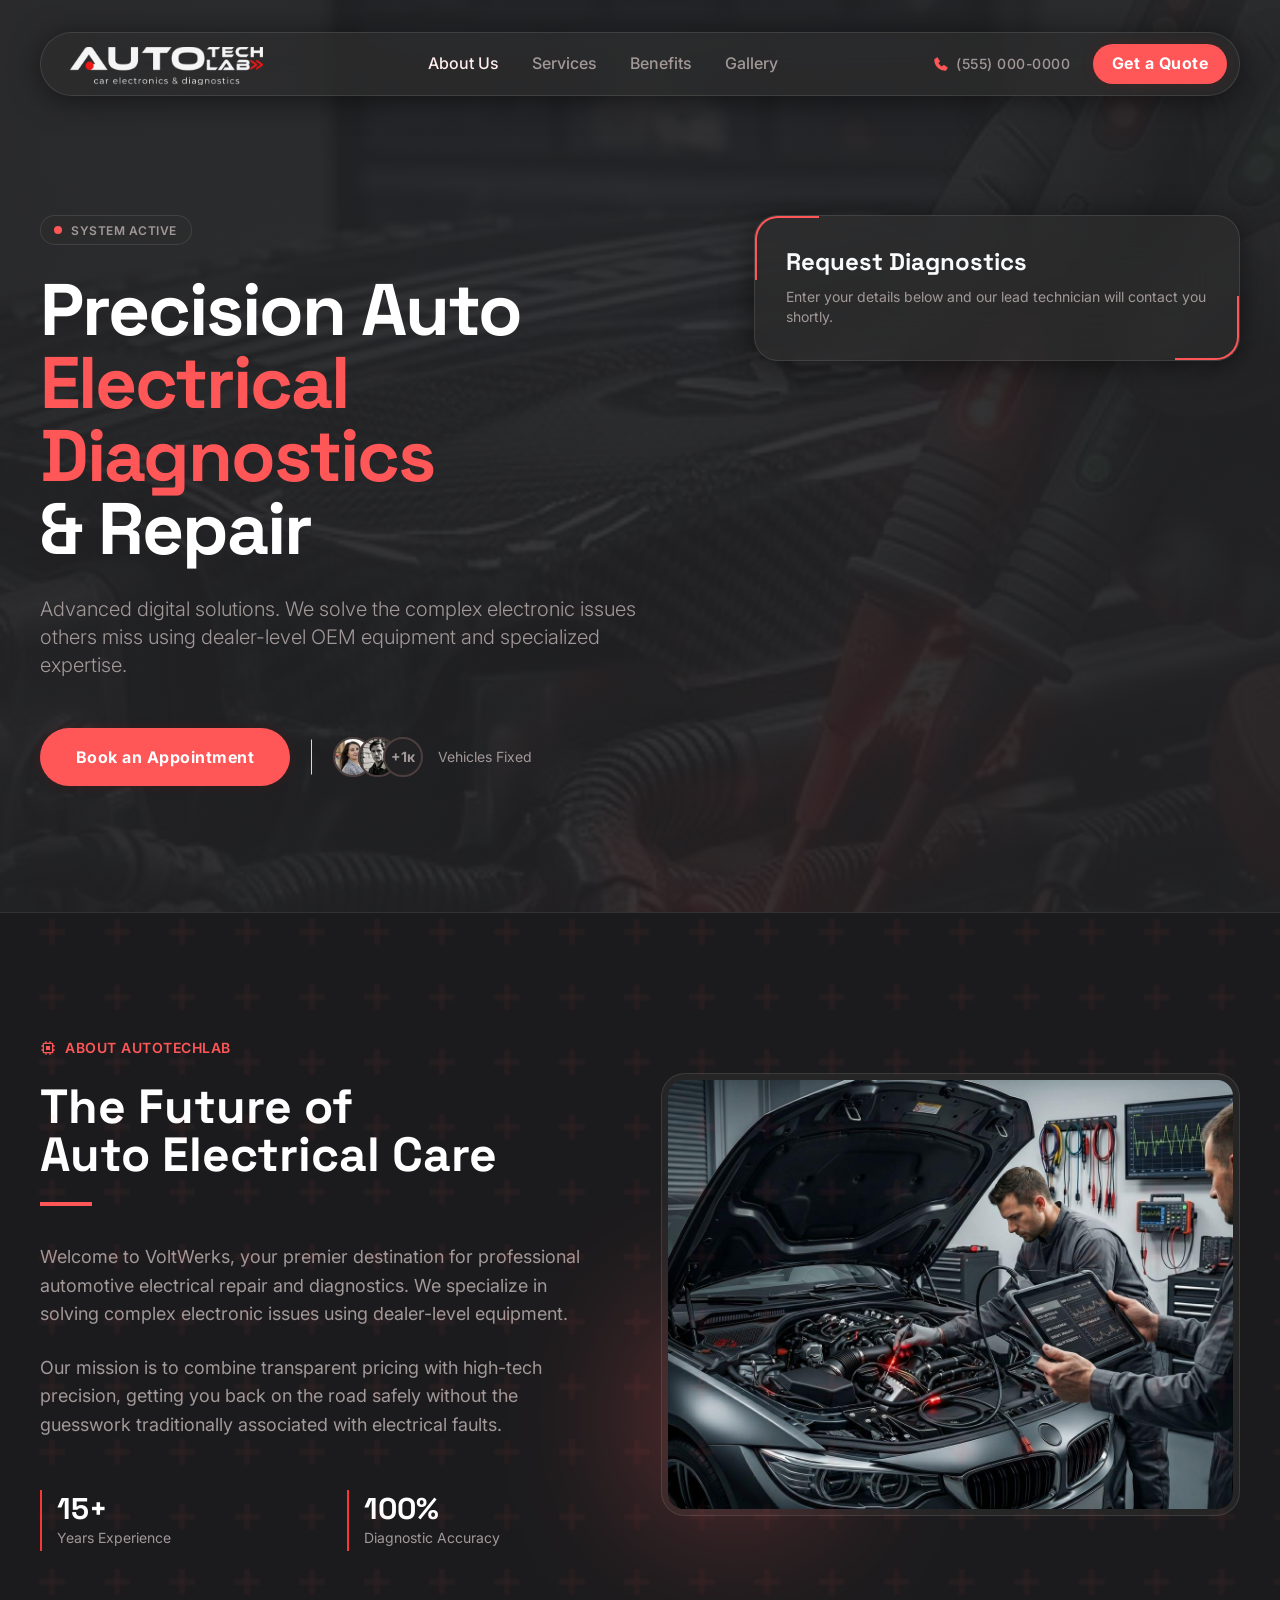
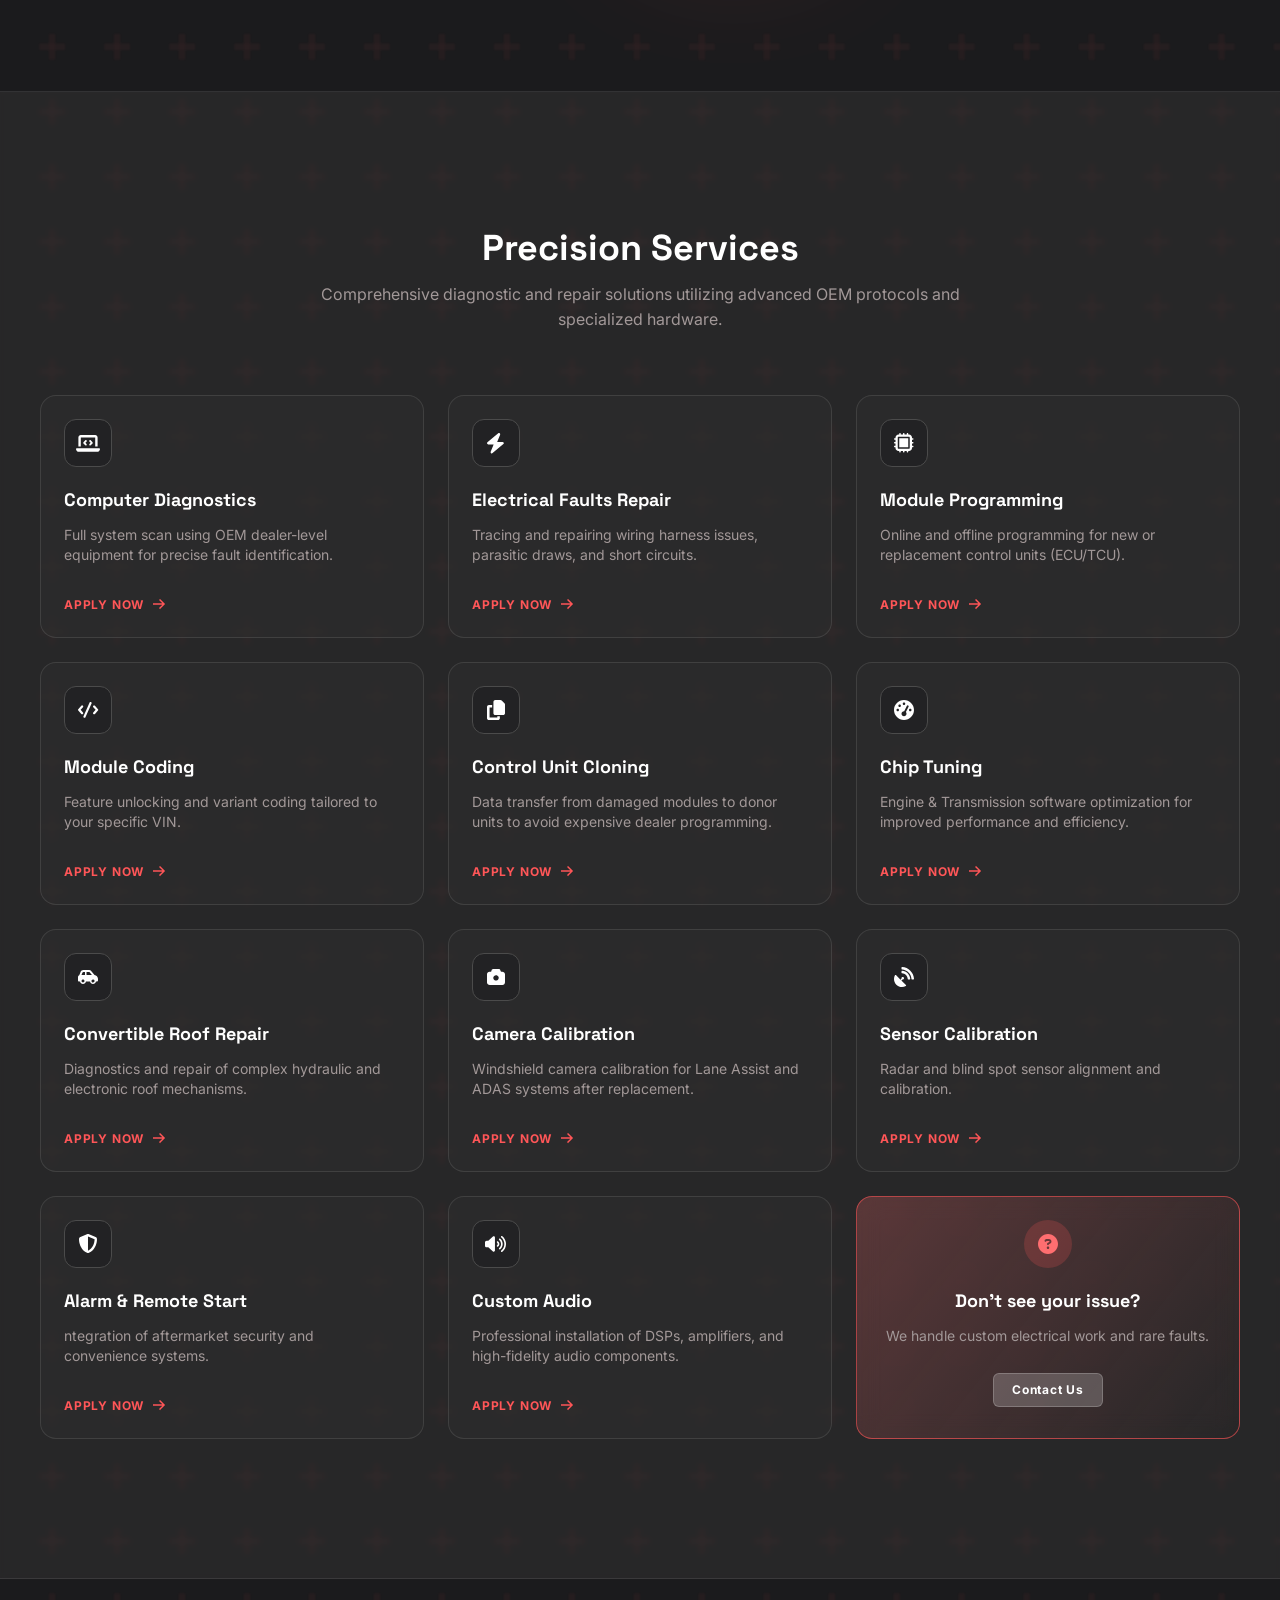
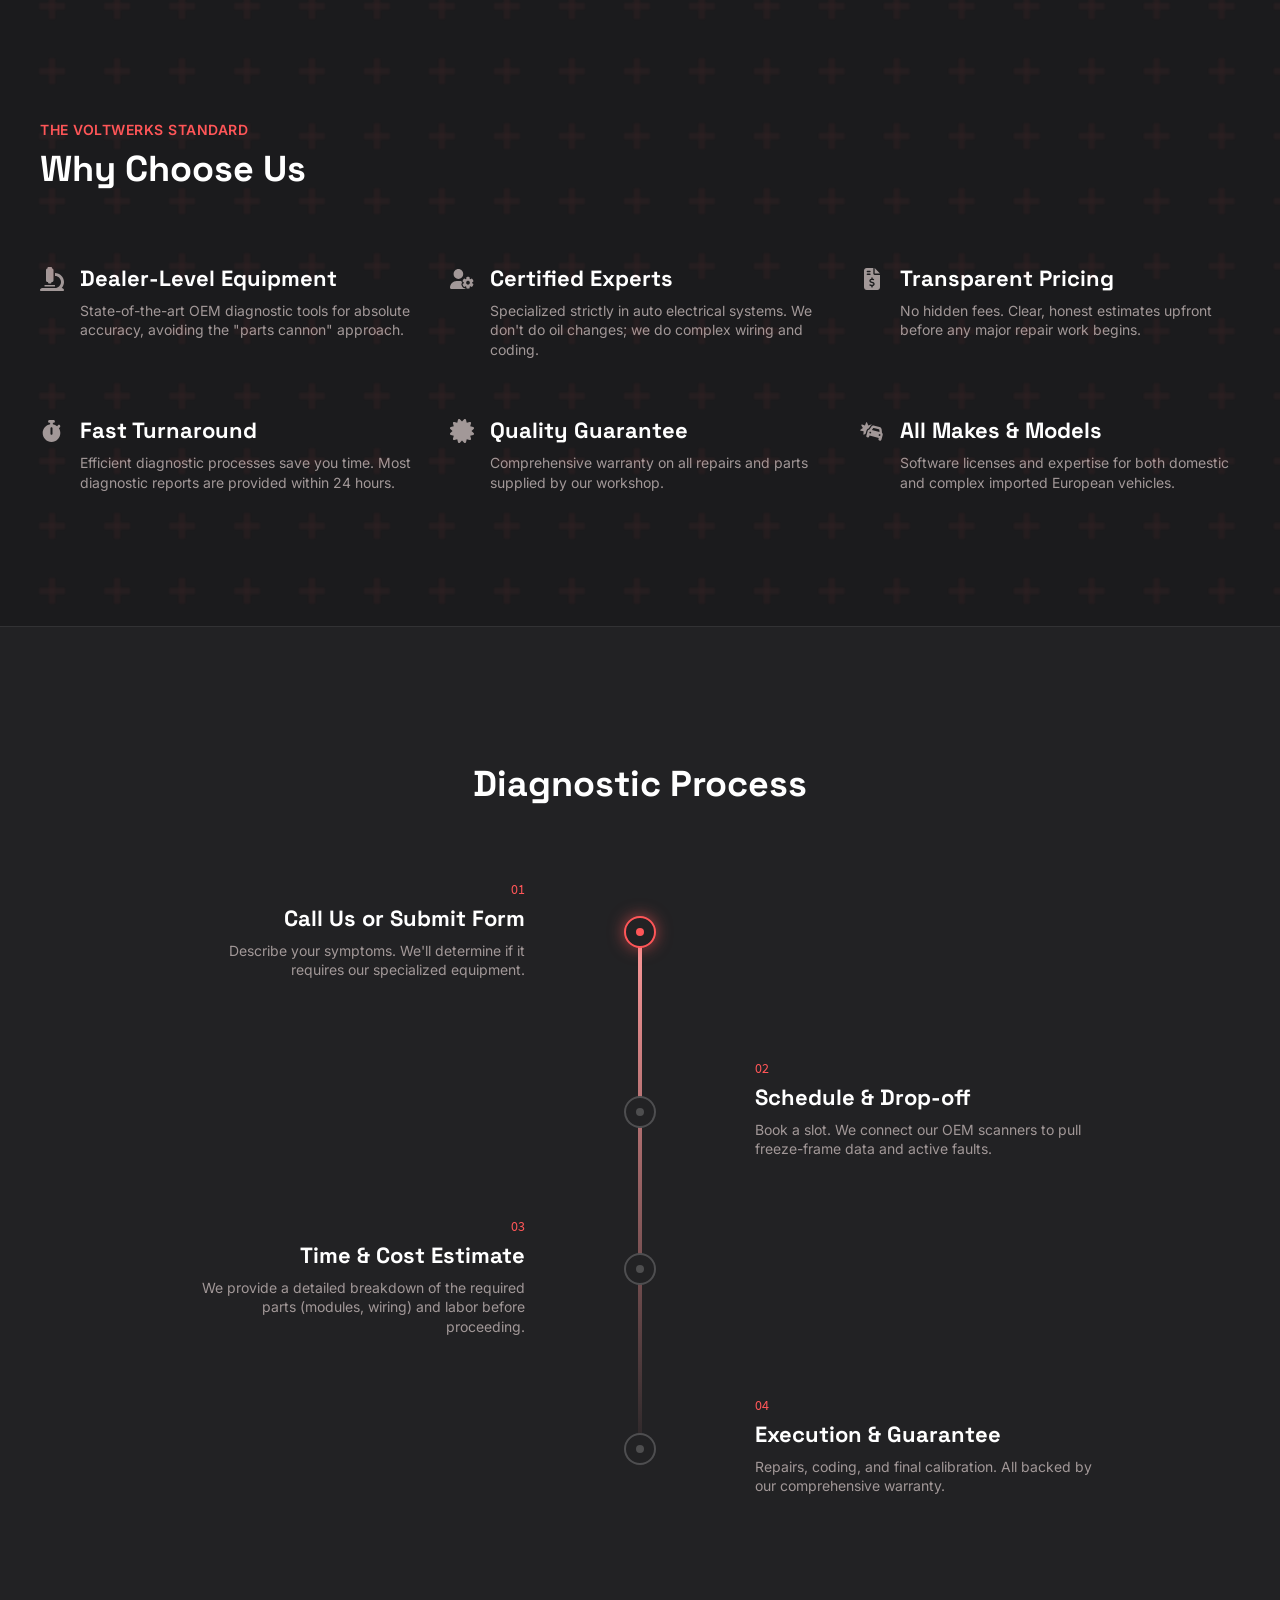
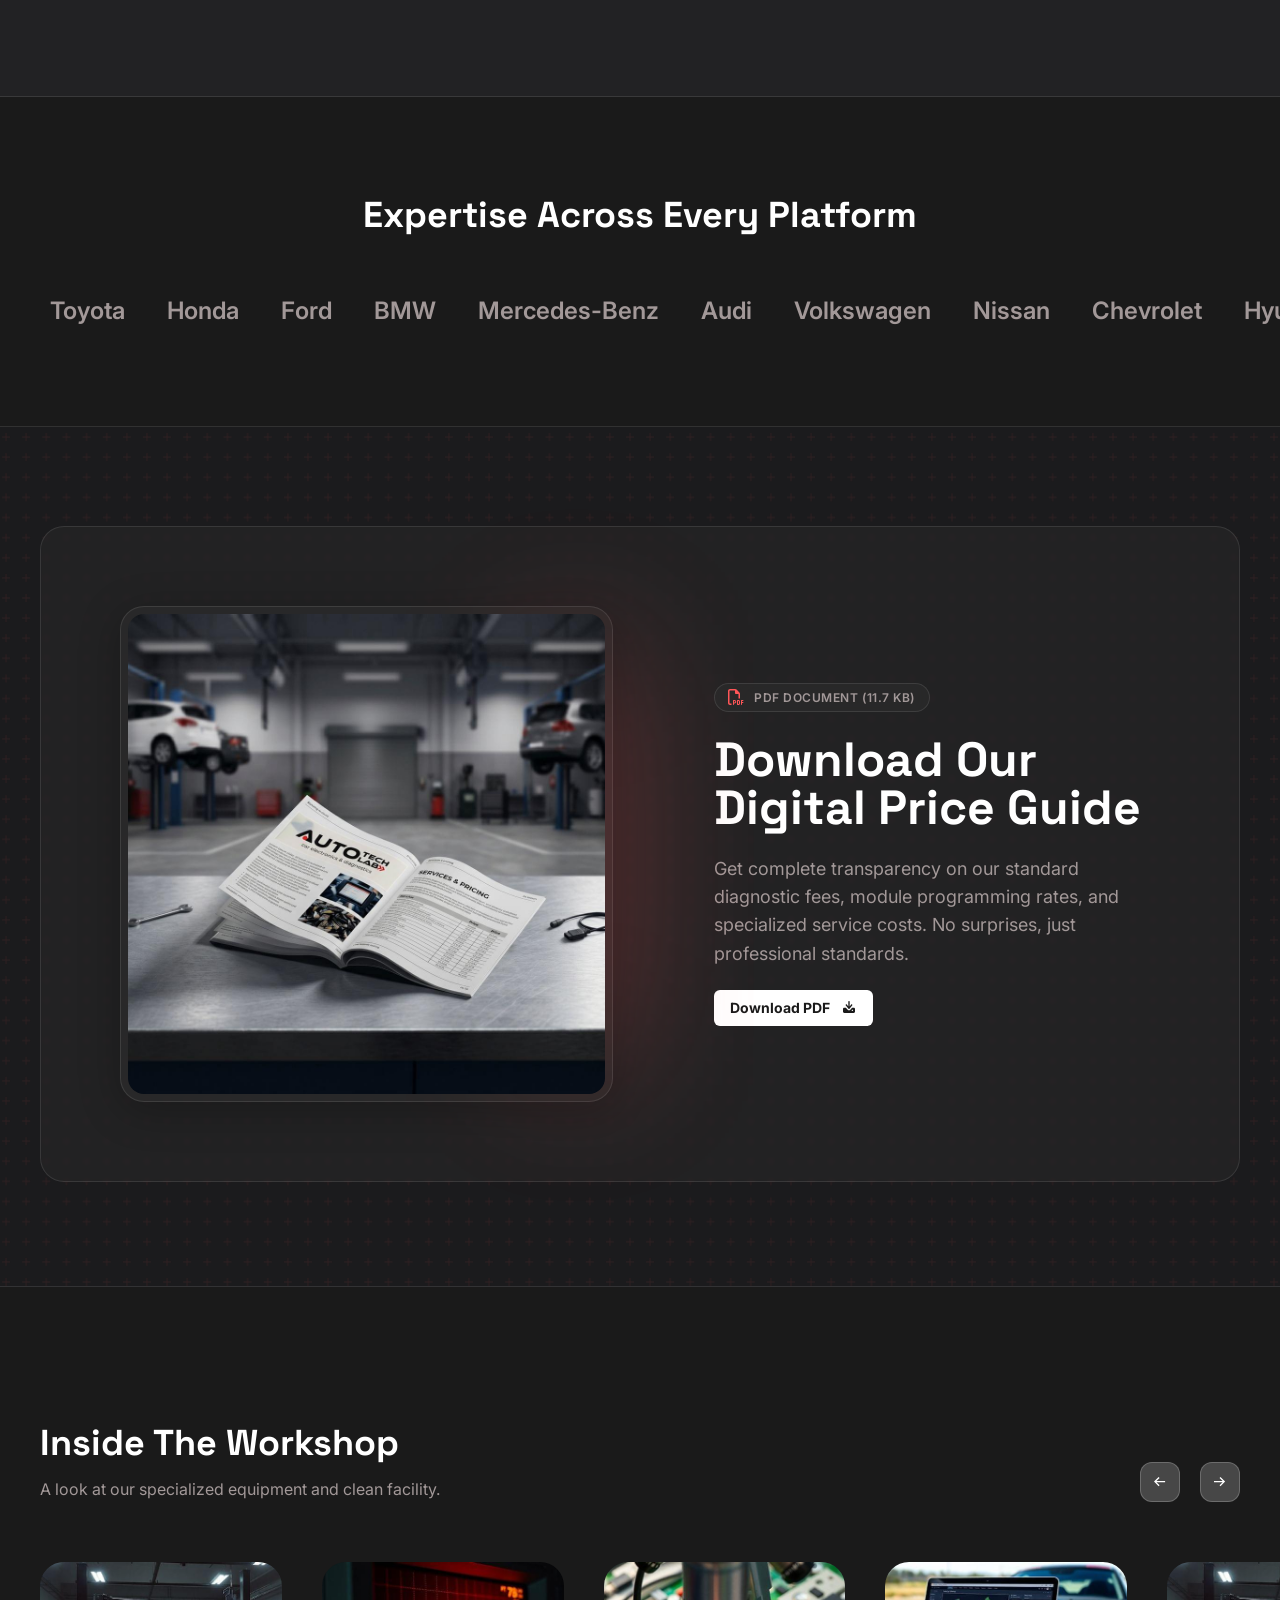
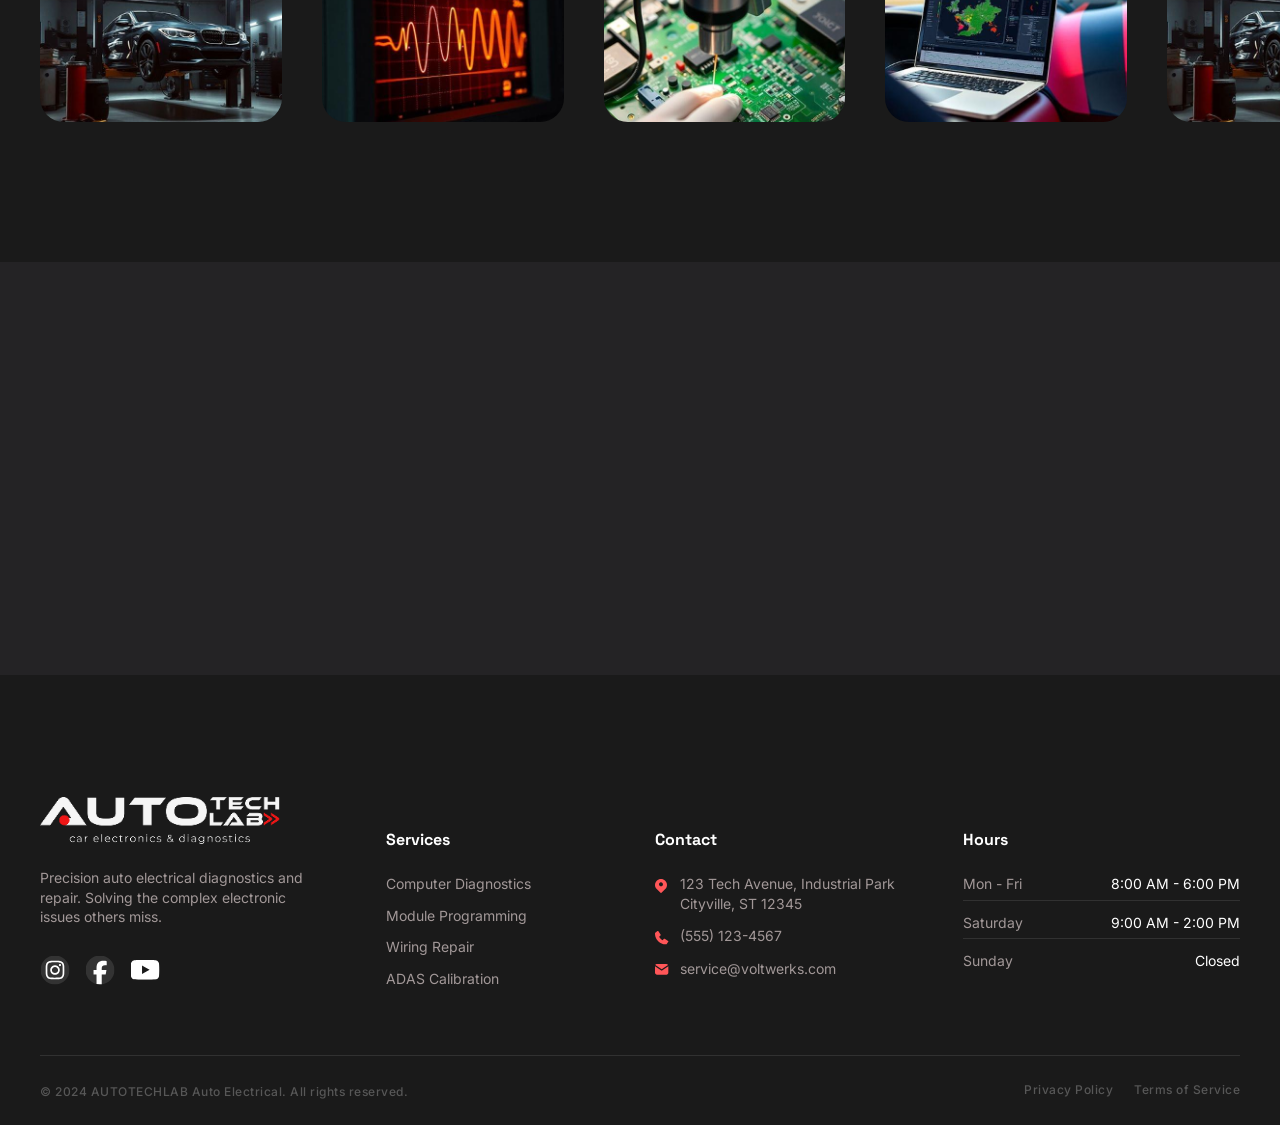
==== commit aa8c0012: "Add files via upload" ====
--- a/index.html
+++ b/index.html
@@ -4,10 +4,10 @@
    <meta charset="UTF-8">
    <meta http-equiv="X-UA-Compatible" content="IE=edge">
    <meta name="viewport" content="width=device-width, initial-scale=1.0">
-   <link rel="stylesheet" href="css/style.min.css?_v=20260517143133">
+   <link rel="stylesheet" href="css/style.min.css?_v=20260517184951">
    <!--<link rel="icon" type="image/svg+xml" href="favicon.svg">-->
-   <link rel="stylesheet" href="files/swiper/css/swiper-bundle.min.css?_v=20260517143133">
-   <link rel="stylesheet" href="files/fancybox/fancybox.css?_v=20260517143133">
+   <link rel="stylesheet" href="files/swiper/css/swiper-bundle.min.css?_v=20260517184951">
+   <link rel="stylesheet" href="files/fancybox/fancybox.css?_v=20260517184951">
    <title>Precision Auto Electrical Diagnostics & Repair - Auto Tech Lab >> car electronics & diagnostic</title>
 </head>
 
@@ -485,49 +485,49 @@
 					<div class="swiper-wrapper">
 						<div class="swiper-slide">
 							<a href="images/inside-workshop-image-1.jpg" class="inside-workshop__slider-block-image fancybox-zoom-image">
-								<img class="swiper-lazy" src="images/inside-workshop-image-preview-1.jpg" alt="">
+								<img src="images/inside-workshop-image-preview-1.jpg" loading="lazy" alt="">
 								<div class="swiper-lazy-preloader"></div>
 							</a>
 						</div>
 						<div class="swiper-slide">
 							<a href="images/inside-workshop-image-2.jpg" class="inside-workshop__slider-block-image fancybox-zoom-image">
-								<img class="swiper-lazy" src="images/inside-workshop-image-preview-2.jpg" alt="">
+								<img src="images/inside-workshop-image-preview-2.jpg" loading="lazy" alt="">
 								<div class="swiper-lazy-preloader"></div>
 							</a>
 						</div>
 						<div class="swiper-slide">
 							<a href="images/inside-workshop-image-3.jpg" class="inside-workshop__slider-block-image fancybox-zoom-image">
-								<img class="swiper-lazy" src="images/inside-workshop-image-preview-3.jpg" alt="">
+								<img src="images/inside-workshop-image-preview-3.jpg" loading="lazy" alt="">
 								<div class="swiper-lazy-preloader"></div>
 							</a>
 						</div>
 						<div class="swiper-slide">
 							<a href="images/inside-workshop-image-4.jpg" class="inside-workshop__slider-block-image fancybox-zoom-image">
-								<img class="swiper-lazy" src="images/inside-workshop-image-preview-4.jpg" alt="">
+								<img src="images/inside-workshop-image-preview-4.jpg" loading="lazy" alt="">
 								<div class="swiper-lazy-preloader"></div>
 							</a>
 						</div>
 						<div class="swiper-slide">
 							<a href="images/inside-workshop-image-1.jpg" class="inside-workshop__slider-block-image fancybox-zoom-image">
-								<img class="swiper-lazy" src="images/inside-workshop-image-preview-1.jpg" alt="">
+								<img src="images/inside-workshop-image-preview-1.jpg" loading="lazy" alt="">
 								<div class="swiper-lazy-preloader"></div>
 							</a>
 						</div>
 						<div class="swiper-slide">
 							<a href="images/inside-workshop-image-2.jpg" class="inside-workshop__slider-block-image fancybox-zoom-image">
-								<img class="swiper-lazy" src="images/inside-workshop-image-preview-2.jpg" alt="">
+								<img src="images/inside-workshop-image-preview-2.jpg" loading="lazy" alt="">
 								<div class="swiper-lazy-preloader"></div>
 							</a>
 						</div>
 						<div class="swiper-slide">
 							<a href="images/inside-workshop-image-3.jpg" class="inside-workshop__slider-block-image fancybox-zoom-image">
-								<img class="swiper-lazy" src="images/inside-workshop-image-preview-3.jpg" alt="">
+								<img src="images/inside-workshop-image-preview-3.jpg" loading="lazy" alt="">
 								<div class="swiper-lazy-preloader"></div>
 							</a>
 						</div>
 						<div class="swiper-slide">
 							<a href="images/inside-workshop-image-4.jpg" class="inside-workshop__slider-block-image fancybox-zoom-image">
-								<img class="swiper-lazy" src="images/inside-workshop-image-preview-4.jpg" alt="">
+								<img src="images/inside-workshop-image-preview-4.jpg" loading="lazy" alt="">
 								<div class="swiper-lazy-preloader"></div>
 							</a>
 						</div>
@@ -628,14 +628,14 @@
 </footer>
 	</div>
 	
-   <script src="js/script.min.js?_v=20260517143133"></script>
-   <script src="files/js/js-code-to-replace-img-with-svg.js?_v=20260517143133"></script>
-
-	<script src="files/swiper/js/swiper-bundle.min.js?_v=20260517143133"></script>
-   <script src="files/swiper/js/init.js?_v=20260517143133"></script>
-
-   <script src="files/fancybox/fancybox.umd.js?_v=20260517143133"></script>
-   <script src="files/fancybox/fancybox.init.js?_v=20260517143133"></script>
+   <script src="js/script.min.js?_v=20260517184951"></script>
+   <script src="files/js/js-code-to-replace-img-with-svg.js?_v=20260517184951"></script>
+
+	<script src="files/swiper/js/swiper-bundle.min.js?_v=20260517184951"></script>
+   <script src="files/swiper/js/init.js?_v=20260517184951"></script>
+
+   <script src="files/fancybox/fancybox.umd.js?_v=20260517184951"></script>
+   <script src="files/fancybox/fancybox.init.js?_v=20260517184951"></script>
 
 </body>
 </html>
